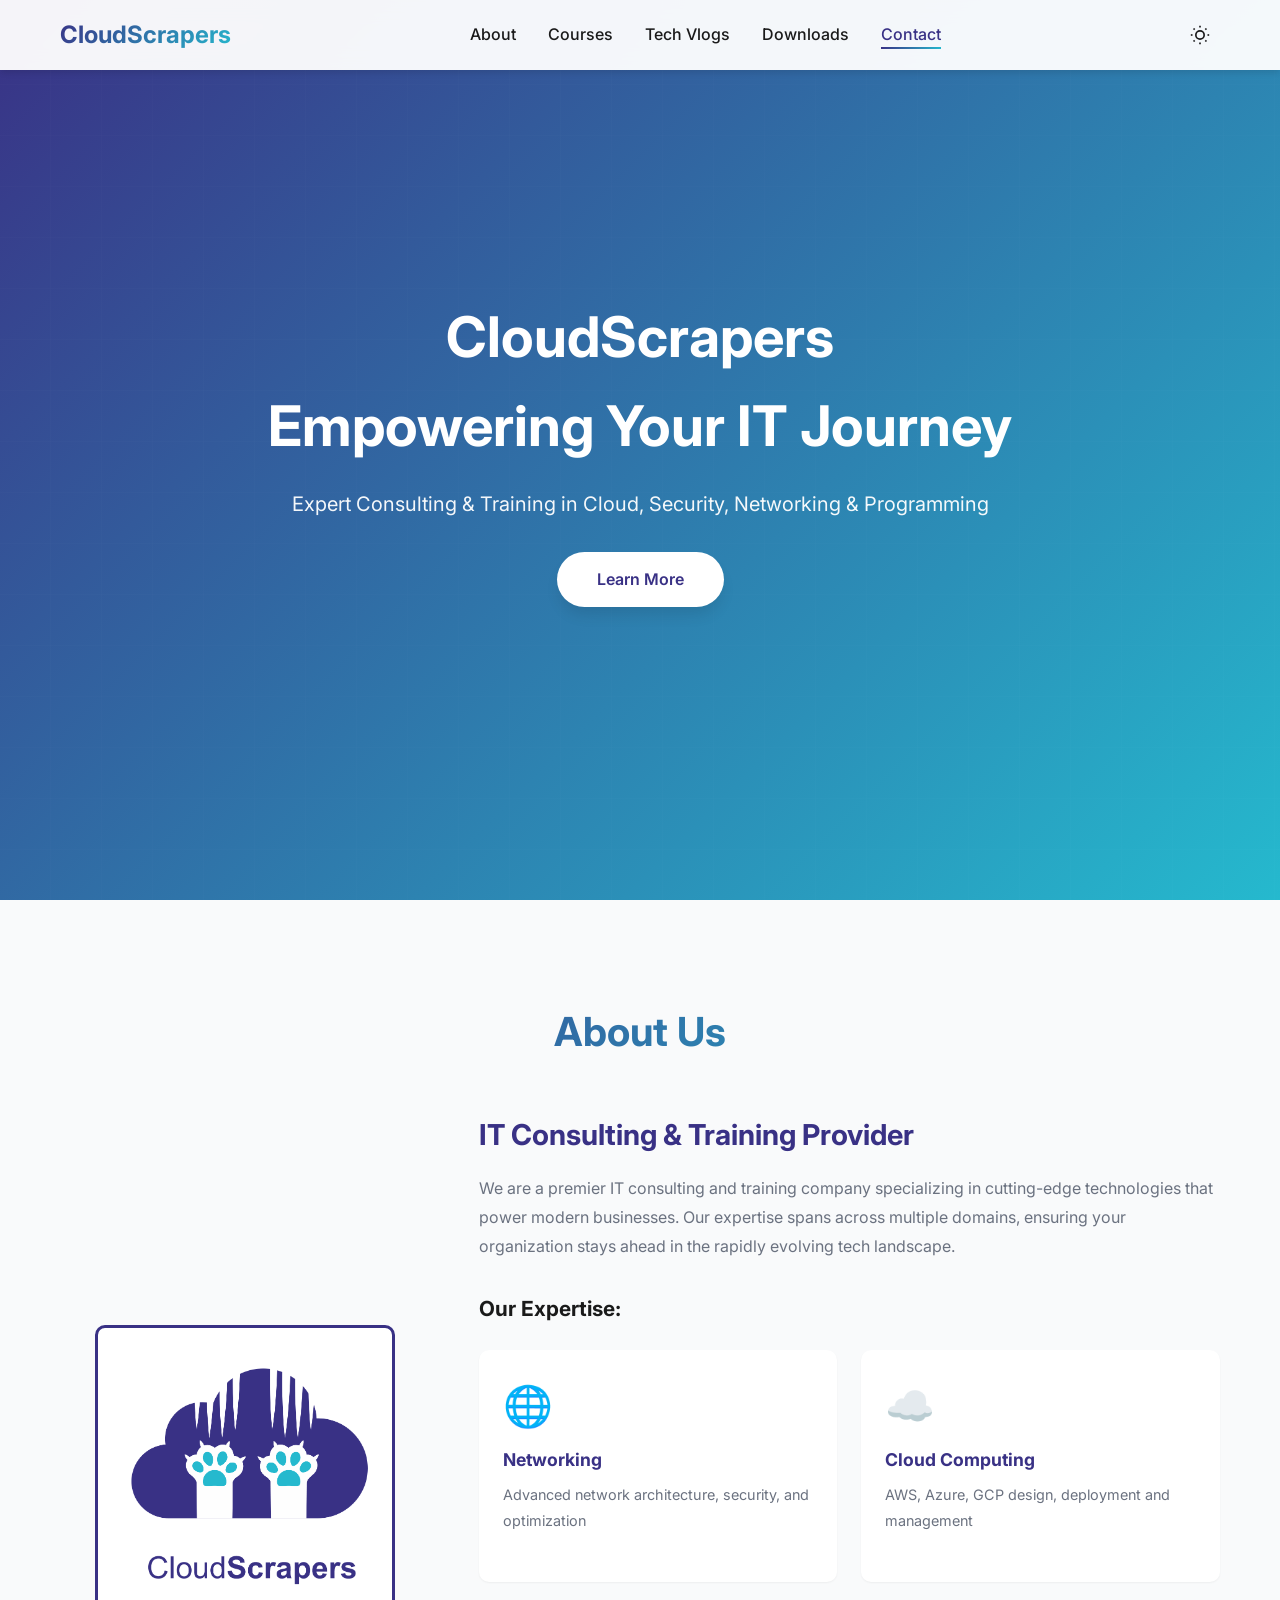
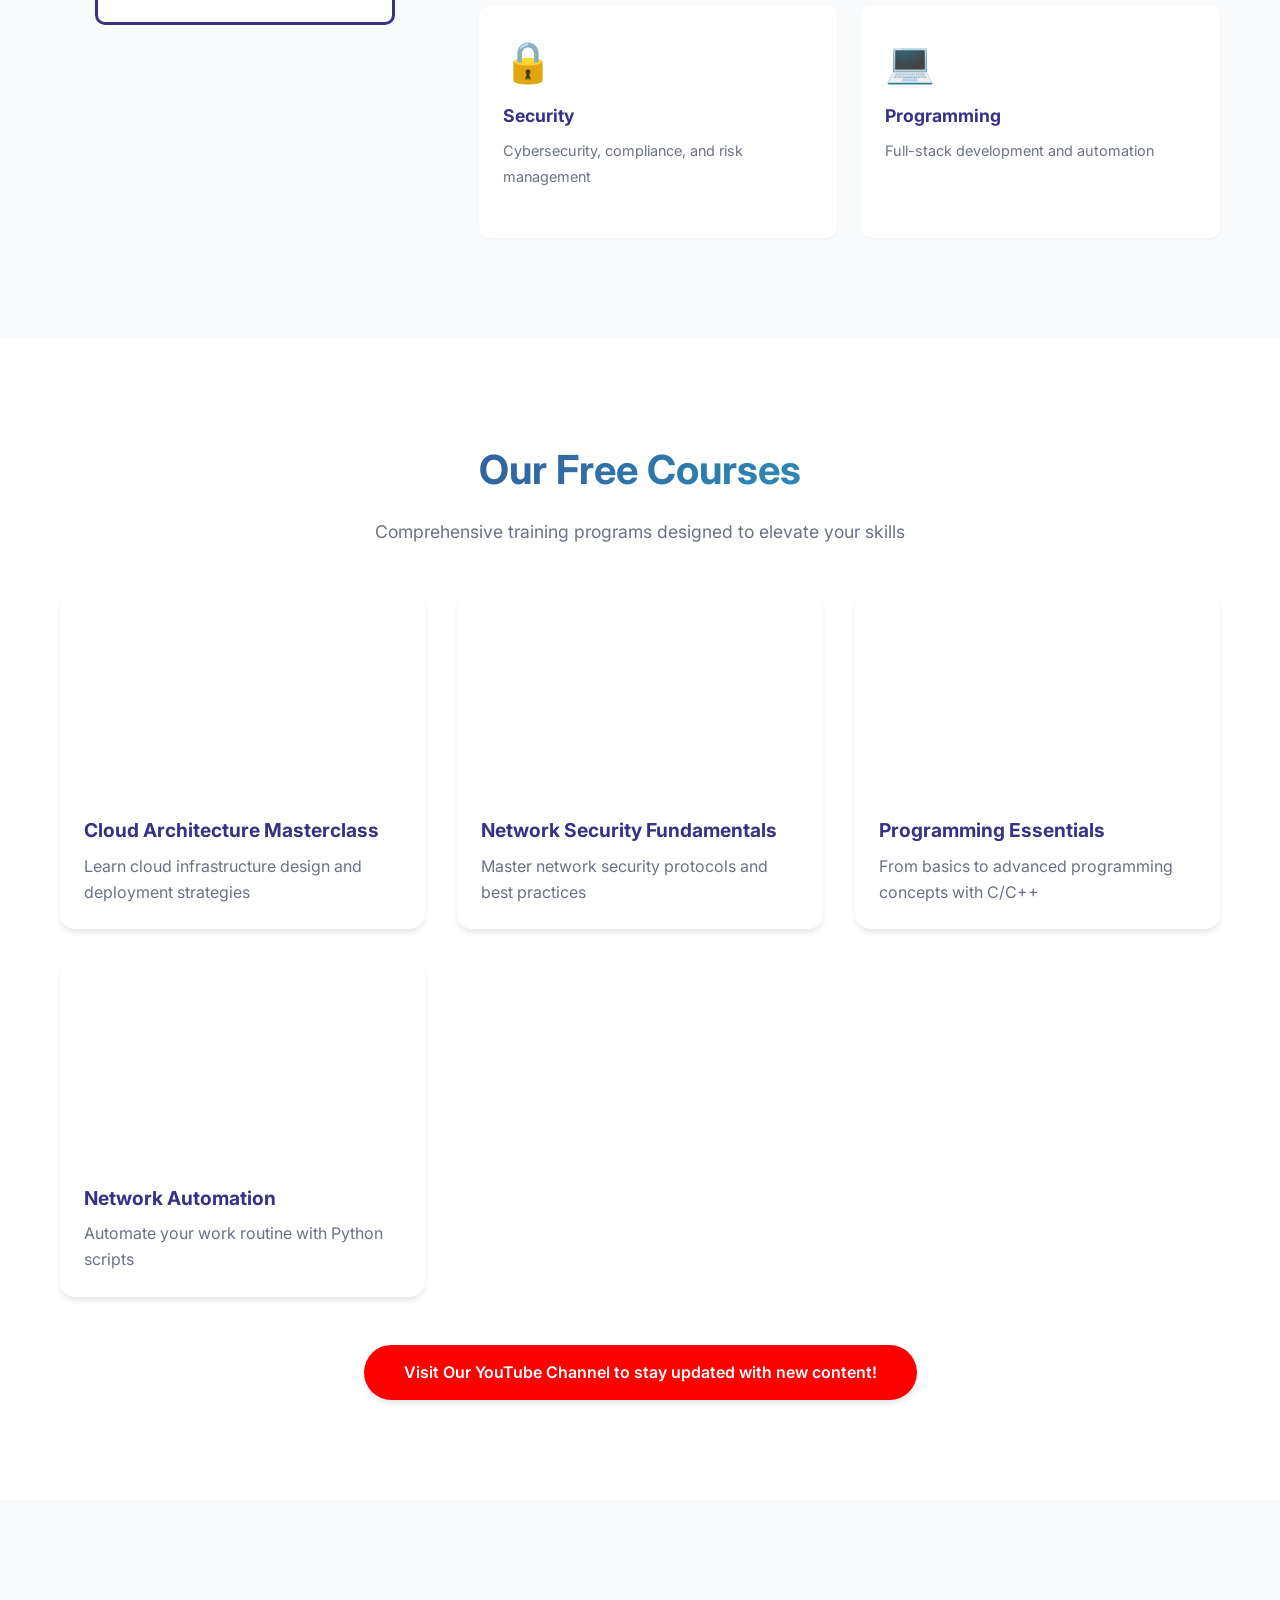
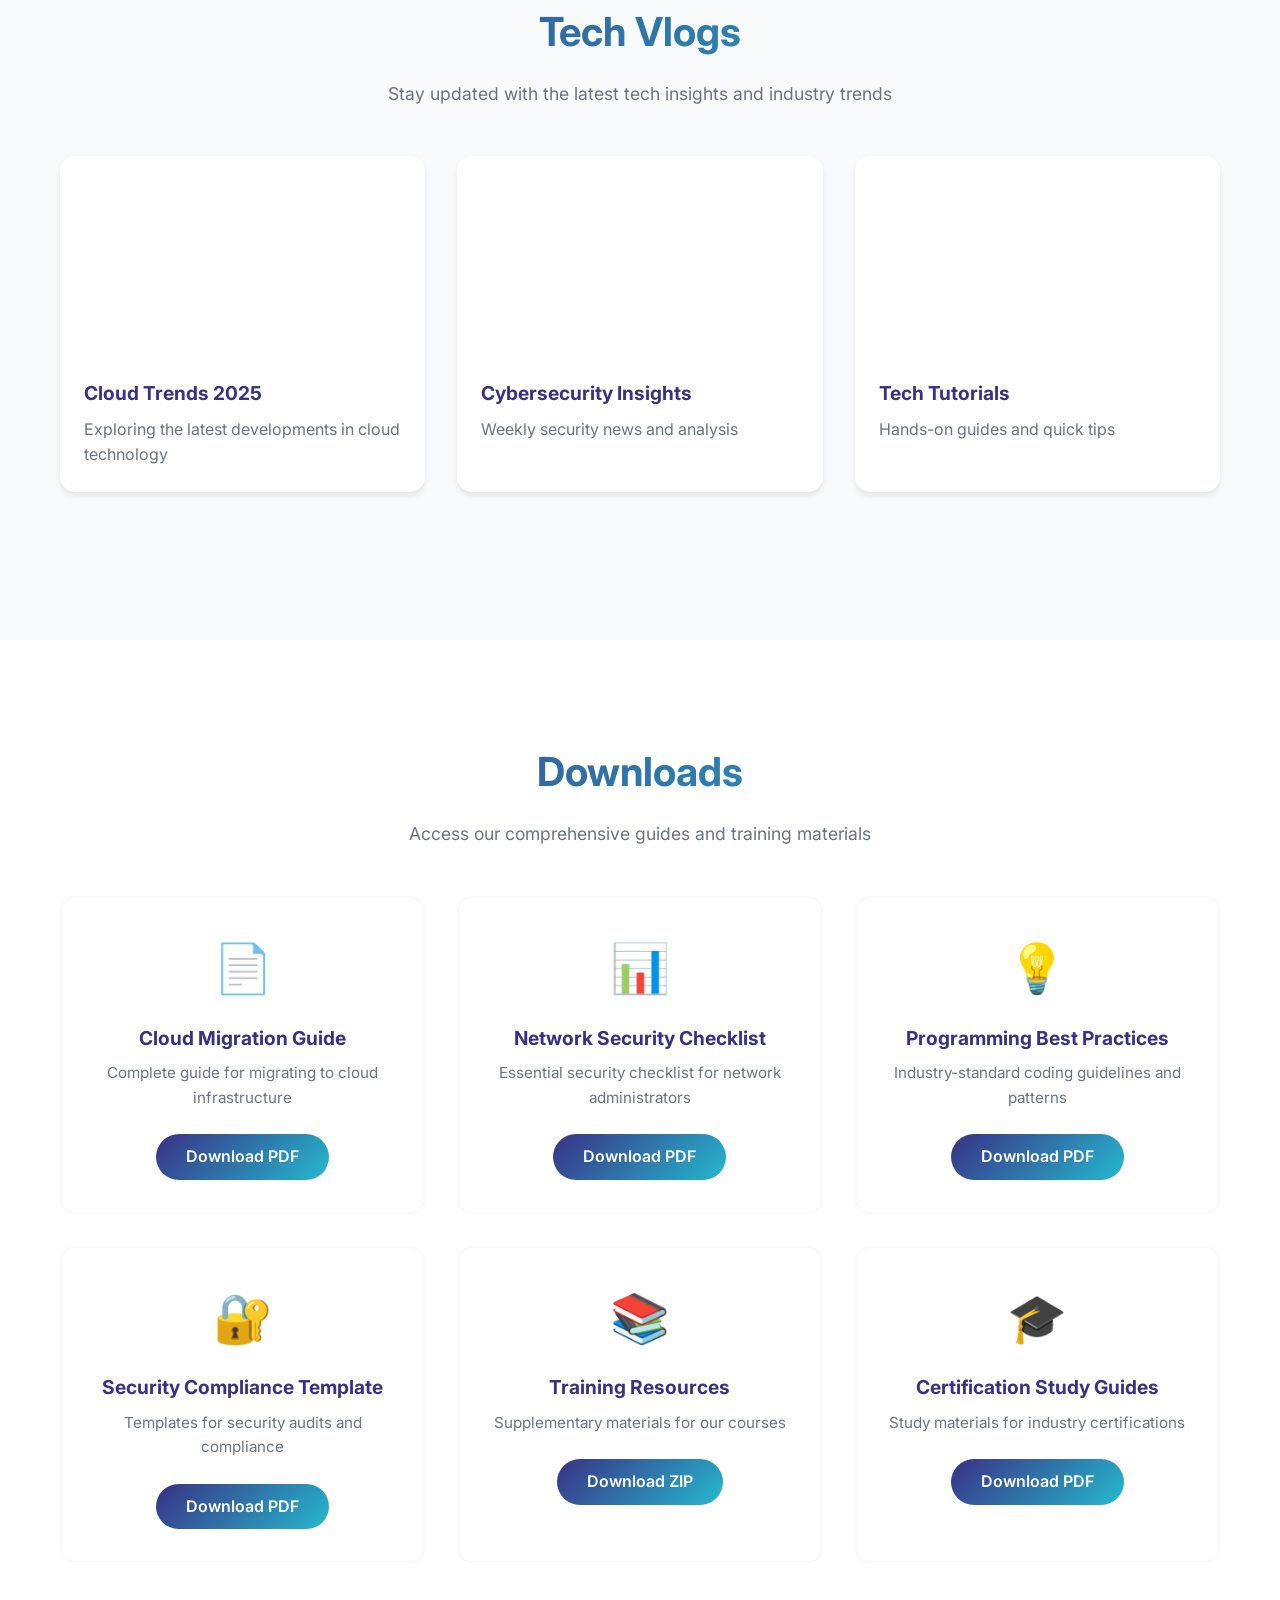
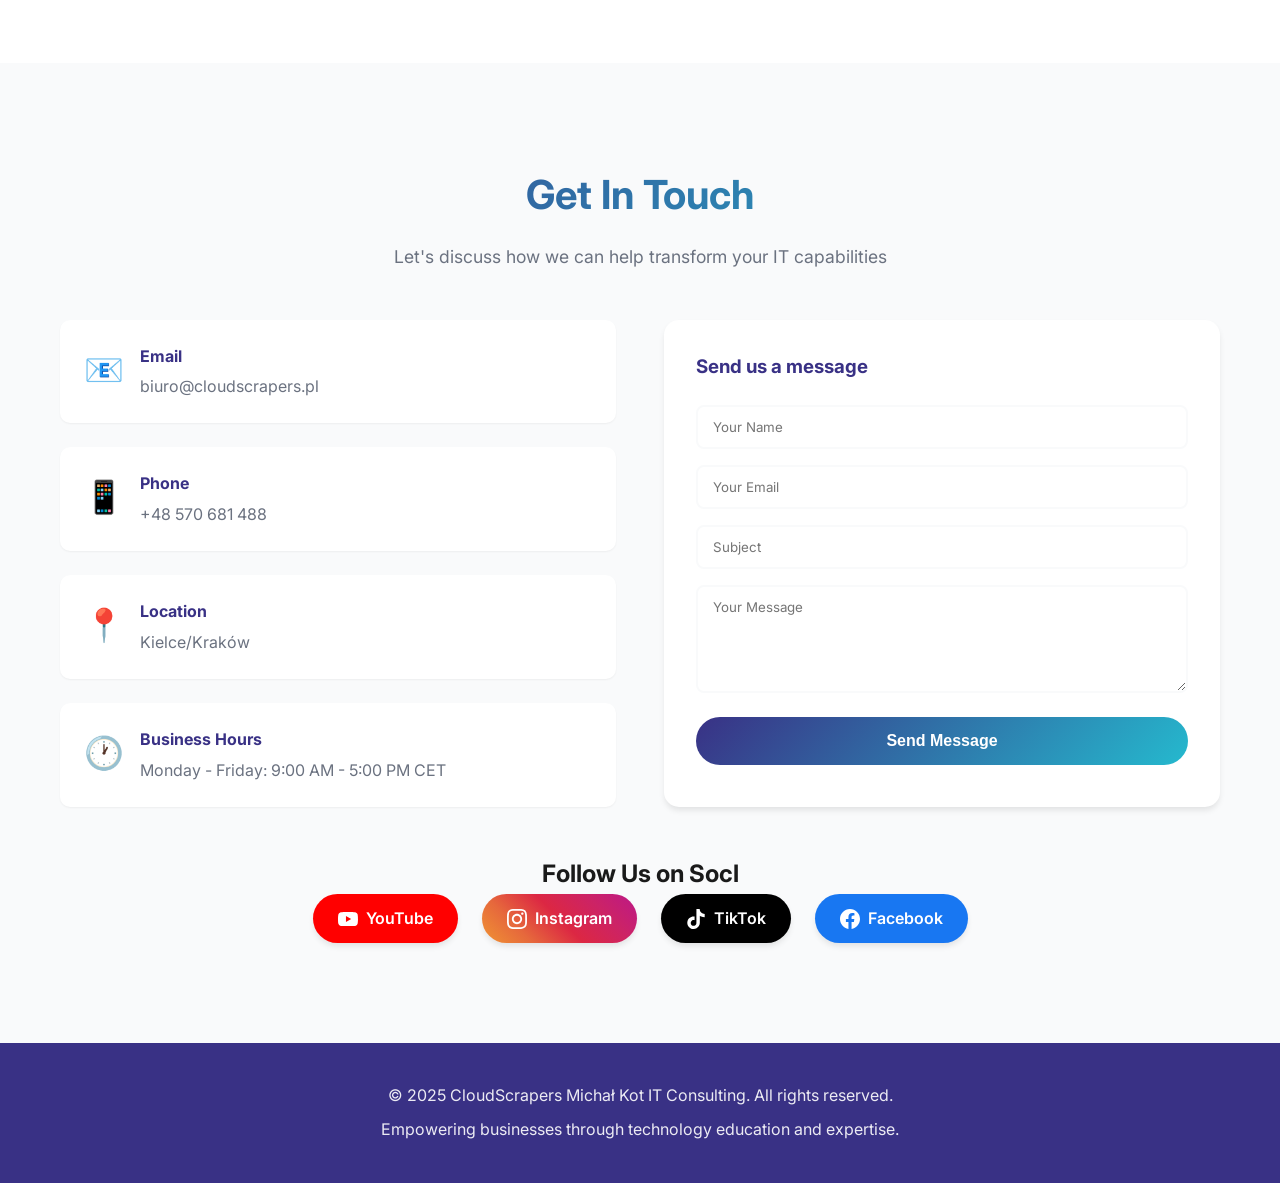
==== index.html @ fc377419 "Added base website design and content" ====
<!DOCTYPE html>
<html lang="en">
<head>
    <meta charset="UTF-8">
    <meta name="viewport" content="width=device-width, initial-scale=1.0">
    <title>CloudScrapers - IT Consulting | Cloud, Security, Networking & Programming</title>
    <link rel="stylesheet" href="styles.css">
    <link rel="preconnect" href="https://fonts.googleapis.com">
    <link rel="preconnect" href="https://fonts.gstatic.com" crossorigin>
    <link href="https://fonts.googleapis.com/css2?family=Inter:wght@300;400;500;600;700&display=swap" rel="stylesheet">
</head>
<body>
    <!-- Navigation Bar -->
    <nav class="navbar" id="navbar">
        <div class="nav-container">
            <div class="logo">
                <span class="logo-text">CloudScrapers</span>
            </div>
            <ul class="nav-menu" id="navMenu">
                <li><a href="#about" class="nav-link active">About</a></li>
                <li><a href="#courses" class="nav-link">Courses</a></li>
                <li><a href="#vlogs" class="nav-link">Tech Vlogs</a></li>
                <li><a href="#downloads" class="nav-link">Downloads</a></li>
                <li><a href="#contact" class="nav-link">Contact</a></li>
            </ul>
            <div class="nav-actions">
                <button class="theme-toggle" id="themeToggle" aria-label="Toggle dark mode">
                    <svg class="sun-icon" viewBox="0 0 24 24" fill="none" stroke="currentColor" stroke-width="2">
                        <circle cx="12" cy="12" r="5"></circle>
                        <line x1="12" y1="1" x2="12" y2="3"></line>
                        <line x1="12" y1="21" x2="12" y2="23"></line>
                        <line x1="4.22" y1="4.22" x2="5.64" y2="5.64"></line>
                        <line x1="18.36" y1="18.36" x2="19.78" y2="19.78"></line>
                        <line x1="1" y1="12" x2="3" y2="12"></line>
                        <line x1="21" y1="12" x2="23" y2="12"></line>
                        <line x1="4.22" y1="19.78" x2="5.64" y2="18.36"></line>
                        <line x1="18.36" y1="5.64" x2="19.78" y2="4.22"></line>
                    </svg>
                    <svg class="moon-icon" viewBox="0 0 24 24" fill="currentColor">
                        <path d="M21 12.79A9 9 0 1 1 11.21 3 7 7 0 0 0 21 12.79z"></path>
                    </svg>
                </button>
            </div>
            <div class="hamburger" id="hamburger">
                <span></span>
                <span></span>
                <span></span>
            </div>
        </div>
    </nav>

    <!-- Hero Section -->
    <section class="hero">
        <div class="hero-content">
            <h1 class="hero-title">CloudScrapers</br>Empowering Your IT Journey</h1>
            <p class="hero-subtitle">Expert Consulting & Training in Cloud, Security, Networking & Programming</p>
            <a href="#about" class="cta-button">Learn More</a>
        </div>
        <div class="hero-background"></div>
    </section>

    <!-- About Section -->
    <section id="about" class="section about-section">
        <div class="container">
            <h2 class="section-title">About Us</h2>
            <div class="about-content">
                <div class="logo-placeholder">
                    <div class="logo-box">
                        <img src="img/logo_sub.png" alt="CloudScrapers Company Logo" style="max-width: 100%; max-height: 100%;">
                    </div>
                </div>
                <div class="about-text">
                    <h3>IT Consulting & Training Provider</h3>
                    <p>
                        We are a premier IT consulting and training company specializing in cutting-edge technologies
                        that power modern businesses. Our expertise spans across multiple domains, ensuring your
                        organization stays ahead in the rapidly evolving tech landscape.
                    </p>
                    <div class="tech-stack">
                        <h4>Our Expertise:</h4>
                        <div class="tech-grid">
                            <div class="tech-item">
                                <div class="tech-icon">🌐</div>
                                <h5>Networking</h5>
                                <p>Advanced network architecture, security, and optimization</p>
                            </div>
                            <div class="tech-item">
                                <div class="tech-icon">☁️</div>
                                <h5>Cloud Computing</h5>
                                <p>AWS, Azure, GCP design, deployment and management</p>
                            </div>
                            <div class="tech-item">
                                <div class="tech-icon">🔒</div>
                                <h5>Security</h5>
                                <p>Cybersecurity, compliance, and risk management</p>
                            </div>
                            <div class="tech-item">
                                <div class="tech-icon">💻</div>
                                <h5>Programming</h5>
                                <p>Full-stack development and automation</p>
                            </div>
                        </div>
                    </div>
                </div>
            </div>
        </div>
    </section>

    <!-- Courses Section -->
    <section id="courses" class="section courses-section">
        <div class="container">
            <h2 class="section-title">Our Free Courses</h2>
            <p class="section-subtitle">Comprehensive training programs designed to elevate your skills</p>
            <div class="video-grid">
                <div class="video-card">
                    <div class="video-wrapper">
                        <!-- Replace CHANNEL_ID with your YouTube channel/playlist ID -->
                        <iframe
                            src="https://www.youtube.com/playlist?list=PLBcO__cmGw5aUCZYOcbI1wkMURl9Gb_nK"
                            frameborder="0"
                            allow="accelerometer; autoplay; clipboard-write; encrypted-media; gyroscope; picture-in-picture"
                            allowfullscreen>
                        </iframe>
                    </div>
                    <h3>Cloud Architecture Masterclass</h3>
                    <p>Learn cloud infrastructure design and deployment strategies</p>
                </div>
                <div class="video-card">
                    <div class="video-wrapper">
                        <iframe
                            src="https://www.youtube.com/playlist?list=PLBcO__cmGw5bId6tysCmYZDqYDWg52HEl"
                            frameborder="0"
                            allow="accelerometer; autoplay; clipboard-write; encrypted-media; gyroscope; picture-in-picture"
                            allowfullscreen>
                        </iframe>
                    </div>
                    <h3>Network Security Fundamentals</h3>
                    <p>Master network security protocols and best practices</p>
                </div>
                <div class="video-card">
                    <div class="video-wrapper">
                        <iframe
                            src="https://www.youtube.com/playlist?list=PLBcO__cmGw5aRqegAevEnIT3I7g-_E0p1"
                            frameborder="0"
                            allow="accelerometer; autoplay; clipboard-write; encrypted-media; gyroscope; picture-in-picture"
                            allowfullscreen>
                        </iframe>
                    </div>
                    <h3>Programming Essentials</h3>
                    <p>From basics to advanced programming concepts with C/C++</p>
                </div>
                <div class="video-card">
                    <div class="video-wrapper">
                        <iframe
                            src="https://www.youtube.com/playlist?list=PLBcO__cmGw5auu4XI4rYrrSVapXq81CGA"
                            frameborder="0"
                            allow="accelerometer; autoplay; clipboard-write; encrypted-media; gyroscope; picture-in-picture"
                            allowfullscreen>
                        </iframe>
                    </div>
                    <h3>Network Automation</h3>
                    <p>Automate your work routine with Python scripts</p>
                </div>
            </div>
            <div class="channel-link">
                <a href="https://www.youtube.com/@CloudScrapers" target="_blank" class="youtube-button">
                    Visit Our YouTube Channel to stay updated with new content!
                </a>
            </div>
        </div>
    </section>

    <!-- Tech Vlogs Section -->
    <section id="vlogs" class="section vlogs-section">
        <div class="container">
            <h2 class="section-title">Tech Vlogs</h2>
            <p class="section-subtitle">Stay updated with the latest tech insights and industry trends</p>
            <div class="video-grid">
                <div class="video-card">
                    <div class="video-wrapper">
                        <iframe
                            src="https://www.youtube.com/embed/videoseries?list=YOUR_VLOG_PLAYLIST_ID_1"
                            frameborder="0"
                            allow="accelerometer; autoplay; clipboard-write; encrypted-media; gyroscope; picture-in-picture"
                            allowfullscreen>
                        </iframe>
                    </div>
                    <h3>Cloud Trends 2025</h3>
                    <p>Exploring the latest developments in cloud technology</p>
                </div>
                <div class="video-card">
                    <div class="video-wrapper">
                        <iframe
                            src="https://www.youtube.com/embed/videoseries?list=YOUR_VLOG_PLAYLIST_ID_2"
                            frameborder="0"
                            allow="accelerometer; autoplay; clipboard-write; encrypted-media; gyroscope; picture-in-picture"
                            allowfullscreen>
                        </iframe>
                    </div>
                    <h3>Cybersecurity Insights</h3>
                    <p>Weekly security news and analysis</p>
                </div>
                <div class="video-card">
                    <div class="video-wrapper">
                        <iframe
                            src="https://www.youtube.com/embed/videoseries?list=YOUR_VLOG_PLAYLIST_ID_3"
                            frameborder="0"
                            allow="accelerometer; autoplay; clipboard-write; encrypted-media; gyroscope; picture-in-picture"
                            allowfullscreen>
                        </iframe>
                    </div>
                    <h3>Tech Tutorials</h3>
                    <p>Hands-on guides and quick tips</p>
                </div>
            </div>
        </div>
    </section>

    <!-- Downloads Section -->
    <section id="downloads" class="section downloads-section">
        <div class="container">
            <h2 class="section-title">Downloads</h2>
            <p class="section-subtitle">Access our comprehensive guides and training materials</p>
            <div class="downloads-grid">
                <div class="download-card">
                    <div class="download-icon">📄</div>
                    <h3>Cloud Migration Guide</h3>
                    <p>Complete guide for migrating to cloud infrastructure</p>
                    <a href="#" class="download-button">Download PDF</a>
                </div>
                <div class="download-card">
                    <div class="download-icon">📊</div>
                    <h3>Network Security Checklist</h3>
                    <p>Essential security checklist for network administrators</p>
                    <a href="#" class="download-button">Download PDF</a>
                </div>
                <div class="download-card">
                    <div class="download-icon">💡</div>
                    <h3>Programming Best Practices</h3>
                    <p>Industry-standard coding guidelines and patterns</p>
                    <a href="#" class="download-button">Download PDF</a>
                </div>
                <div class="download-card">
                    <div class="download-icon">🔐</div>
                    <h3>Security Compliance Template</h3>
                    <p>Templates for security audits and compliance</p>
                    <a href="#" class="download-button">Download PDF</a>
                </div>
                <div class="download-card">
                    <div class="download-icon">📚</div>
                    <h3>Training Resources</h3>
                    <p>Supplementary materials for our courses</p>
                    <a href="#" class="download-button">Download ZIP</a>
                </div>
                <div class="download-card">
                    <div class="download-icon">🎓</div>
                    <h3>Certification Study Guides</h3>
                    <p>Study materials for industry certifications</p>
                    <a href="#" class="download-button">Download PDF</a>
                </div>
            </div>
        </div>
    </section>

    <!-- Contact Section -->
    <section id="contact" class="section contact-section">
        <div class="container">
            <h2 class="section-title">Get In Touch</h2>
            <p class="section-subtitle">Let's discuss how we can help transform your IT capabilities</p>
            <div class="contact-content">
                <div class="contact-info">
                    <div class="info-item">
                        <div class="info-icon">📧</div>
                        <div class="info-text">
                            <h4>Email</h4>
                            <p>biuro@cloudscrapers.pl</p>
                        </div>
                    </div>
                    <div class="info-item">
                        <div class="info-icon">📱</div>
                        <div class="info-text">
                            <h4>Phone</h4>
                            <p>+48 570 681 488</p>
                        </div>
                    </div>
                    <div class="info-item">
                        <div class="info-icon">📍</div>
                        <div class="info-text">
                            <h4>Location</h4>
                            <p>Kielce/Kraków</p>
                        </div>
                    </div>
                    <div class="info-item">
                        <div class="info-icon">🕐</div>
                        <div class="info-text">
                            <h4>Business Hours</h4>
                            <p>Monday - Friday: 9:00 AM - 5:00 PM CET</p>
                        </div>
                    </div>
                </div>
                <div class="contact-form">
                    <h3>Send us a message</h3>
                    <form id="contactForm">
                        <input type="text" placeholder="Your Name" required>
                        <input type="email" placeholder="Your Email" required>
                        <input type="text" placeholder="Subject" required>
                        <textarea placeholder="Your Message" rows="5" required></textarea>
                        <button type="submit" class="submit-button">Send Message</button>
                    </form>
                </div>
            </div>
            <div class="social-media">
                <h2>Follow Us on Socl</h2>
                <div class="social-links">
                    <a href="https://www.youtube.com/@CloudScrapers" target="_blank" class="social-link youtube">
                        <svg viewBox="0 0 24 24" fill="currentColor">
                            <path d="M23.498 6.186a3.016 3.016 0 0 0-2.122-2.136C19.505 3.545 12 3.545 12 3.545s-7.505 0-9.377.505A3.017 3.017 0 0 0 .502 6.186C0 8.07 0 12 0 12s0 3.93.502 5.814a3.016 3.016 0 0 0 2.122 2.136c1.871.505 9.376.505 9.376.505s7.505 0 9.377-.505a3.015 3.015 0 0 0 2.122-2.136C24 15.93 24 12 24 12s0-3.93-.502-5.814zM9.545 15.568V8.432L15.818 12l-6.273 3.568z"/>
                        </svg>
                        YouTube
                    </a>
                    <a href="https://www.instagram.com/cloudscrapers/" target="_blank" class="social-link instagram">
                        <svg viewBox="0 0 24 24" fill="currentColor">
                            <path d="M12 2.163c3.204 0 3.584.012 4.85.07 3.252.148 4.771 1.691 4.919 4.919.058 1.265.069 1.645.069 4.849 0 3.205-.012 3.584-.069 4.849-.149 3.225-1.664 4.771-4.919 4.919-1.266.058-1.644.07-4.85.07-3.204 0-3.584-.012-4.849-.07-3.26-.149-4.771-1.699-4.919-4.92-.058-1.265-.07-1.644-.07-4.849 0-3.204.013-3.583.07-4.849.149-3.227 1.664-4.771 4.919-4.919 1.266-.057 1.645-.069 4.849-.069zm0-2.163c-3.259 0-3.667.014-4.947.072-4.358.2-6.78 2.618-6.98 6.98-.059 1.281-.073 1.689-.073 4.948 0 3.259.014 3.668.072 4.948.2 4.358 2.618 6.78 6.98 6.98 1.281.058 1.689.072 4.948.072 3.259 0 3.668-.014 4.948-.072 4.354-.2 6.782-2.618 6.979-6.98.059-1.28.073-1.689.073-4.948 0-3.259-.014-3.667-.072-4.947-.196-4.354-2.617-6.78-6.979-6.98-1.281-.059-1.69-.073-4.949-.073zm0 5.838c-3.403 0-6.162 2.759-6.162 6.162s2.759 6.163 6.162 6.163 6.162-2.759 6.162-6.163c0-3.403-2.759-6.162-6.162-6.162zm0 10.162c-2.209 0-4-1.79-4-4 0-2.209 1.791-4 4-4s4 1.791 4 4c0 2.21-1.791 4-4 4zm6.406-11.845c-.796 0-1.441.645-1.441 1.44s.645 1.44 1.441 1.44c.795 0 1.439-.645 1.439-1.44s-.644-1.44-1.439-1.44z"/>
                        </svg>
                        Instagram
                    </a>
                    <a href="https://www.tiktok.com/@yourcompany" target="_blank" class="social-link tiktok">
                        <svg viewBox="0 0 24 24" fill="currentColor">
                            <path d="M12.525.02c1.31-.02 2.61-.01 3.91-.02.08 1.53.63 3.09 1.75 4.17 1.12 1.11 2.7 1.62 4.24 1.79v4.03c-1.44-.05-2.89-.35-4.2-.97-.57-.26-1.1-.59-1.62-.93-.01 2.92.01 5.84-.02 8.75-.08 1.4-.54 2.79-1.35 3.94-1.31 1.92-3.58 3.17-5.91 3.21-1.43.08-2.86-.31-4.08-1.03-2.02-1.19-3.44-3.37-3.65-5.71-.02-.5-.03-1-.01-1.49.18-1.9 1.12-3.72 2.58-4.96 1.66-1.44 3.98-2.13 6.15-1.72.02 1.48-.04 2.96-.04 4.44-.99-.32-2.15-.23-3.02.37-.63.41-1.11 1.04-1.36 1.75-.21.51-.15 1.07-.14 1.61.24 1.64 1.82 3.02 3.5 2.87 1.12-.01 2.19-.66 2.77-1.61.19-.33.4-.67.41-1.06.1-1.79.06-3.57.07-5.36.01-4.03-.01-8.05.02-12.07z"/>
                        </svg>
                        TikTok
                    </a>
                    <a href="https://www.facebook.com/yourcompany" target="_blank" class="social-link facebook">
                        <svg viewBox="0 0 24 24" fill="currentColor">
                            <path d="M24 12.073c0-6.627-5.373-12-12-12s-12 5.373-12 12c0 5.99 4.388 10.954 10.125 11.854v-8.385H7.078v-3.47h3.047V9.43c0-3.007 1.792-4.669 4.533-4.669 1.312 0 2.686.235 2.686.235v2.953H15.83c-1.491 0-1.956.925-1.956 1.874v2.25h3.328l-.532 3.47h-2.796v8.385C19.612 23.027 24 18.062 24 12.073z"/>
                        </svg>
                        Facebook
                    </a>
                </div>
            </div>
        </div>
    </section>

    <!-- Footer -->
    <footer class="footer">
        <div class="container">
            <p>&copy; 2025 CloudScrapers Michał Kot IT Consulting. All rights reserved.</p>
            <p>Empowering businesses through technology education and expertise.</p>
        </div>
    </footer>

    <script src="script.js"></script>
</body>
</html>
---- styles.css ----
/* ========================================
   Global Styles & Reset
   ======================================== */

* {
    margin: 0;
    padding: 0;
    box-sizing: border-box;
}

:root {
    --primary-color: #393185;
    --secondary-color: #25b9ce;
    --gradient-primary: linear-gradient(135deg, #393185 0%, #25b9ce 100%);
    --gradient-secondary: linear-gradient(135deg, #25b9ce 0%, #393185 100%);
    --text-dark: #1a1a1a;
    --text-light: #ffffff;
    --text-gray: #6b7280;
    --bg-light: #f9fafb;
    --bg-white: #ffffff;
    --shadow-sm: 0 1px 2px 0 rgba(0, 0, 0, 0.05);
    --shadow-md: 0 4px 6px -1px rgba(0, 0, 0, 0.1);
    --shadow-lg: 0 10px 15px -3px rgba(0, 0, 0, 0.1);
    --shadow-xl: 0 20px 25px -5px rgba(0, 0, 0, 0.1);
    --transition: all 0.3s ease;
}

/* Dark Mode Variables */
body.dark-mode {
    --text-dark: #e5e7eb;
    --text-light: #ffffff;
    --text-gray: #9ca3af;
    --bg-light: #1f2937;
    --bg-white: #111827;
    --shadow-sm: 0 1px 2px 0 rgba(0, 0, 0, 0.3);
    --shadow-md: 0 4px 6px -1px rgba(0, 0, 0, 0.4);
    --shadow-lg: 0 10px 15px -3px rgba(0, 0, 0, 0.5);
    --shadow-xl: 0 20px 25px -5px rgba(0, 0, 0, 0.6);
}

html {
    scroll-behavior: smooth;
}

body {
    font-family: 'Inter', -apple-system, BlinkMacSystemFont, 'Segoe UI', Roboto, Oxygen, Ubuntu, Cantarell, sans-serif;
    line-height: 1.6;
    color: var(--text-dark);
    background-color: var(--bg-white);
}

.container {
    max-width: 1200px;
    margin: 0 auto;
    padding: 0 20px;
}

/* ========================================
   Navigation Bar
   ======================================== */

.navbar {
    position: fixed;
    top: 0;
    left: 0;
    width: 100%;
    background: rgba(255, 255, 255, 0.95);
    backdrop-filter: blur(10px);
    box-shadow: var(--shadow-md);
    z-index: 1000;
    transition: var(--transition);
}

body.dark-mode .navbar {
    background: rgba(17, 24, 39, 0.95);
}

.nav-container {
    max-width: 1200px;
    margin: 0 auto;
    padding: 0 20px;
    display: flex;
    justify-content: space-between;
    align-items: center;
    height: 70px;
}

.logo {
    font-size: 1.5rem;
    font-weight: 700;
    background: var(--gradient-primary);
    -webkit-background-clip: text;
    -webkit-text-fill-color: transparent;
    background-clip: text;
}

.nav-menu {
    display: flex;
    list-style: none;
    gap: 2rem;
}

.nav-link {
    text-decoration: none;
    color: var(--text-dark);
    font-weight: 500;
    transition: var(--transition);
    position: relative;
}

.nav-link::after {
    content: '';
    position: absolute;
    bottom: -5px;
    left: 0;
    width: 0;
    height: 2px;
    background: var(--gradient-primary);
    transition: var(--transition);
}

.nav-link:hover::after,
.nav-link.active::after {
    width: 100%;
}

.nav-link:hover,
.nav-link.active {
    color: var(--primary-color);
}

.nav-actions {
    display: flex;
    align-items: center;
    gap: 1rem;
}

.theme-toggle {
    background: none;
    border: none;
    cursor: pointer;
    width: 40px;
    height: 40px;
    border-radius: 50%;
    display: flex;
    align-items: center;
    justify-content: center;
    transition: var(--transition);
    color: var(--text-dark);
    position: relative;
}

.theme-toggle:hover {
    background: var(--bg-light);
}

.theme-toggle svg {
    width: 20px;
    height: 20px;
    transition: var(--transition);
}

.theme-toggle .sun-icon {
    position: absolute;
    opacity: 1;
    transform: rotate(0deg);
}

.theme-toggle .moon-icon {
    position: absolute;
    opacity: 0;
    transform: rotate(180deg);
}

body.dark-mode .theme-toggle .sun-icon {
    opacity: 0;
    transform: rotate(180deg);
}

body.dark-mode .theme-toggle .moon-icon {
    opacity: 1;
    transform: rotate(0deg);
}

.hamburger {
    display: none;
    flex-direction: column;
    cursor: pointer;
    gap: 4px;
}

.hamburger span {
    width: 25px;
    height: 3px;
    background: var(--primary-color);
    transition: var(--transition);
}

/* ========================================
   Hero Section
   ======================================== */

.hero {
    position: relative;
    min-height: 100vh;
    display: flex;
    align-items: center;
    justify-content: center;
    overflow: hidden;
    background: var(--gradient-primary);
}

.hero-background {
    position: absolute;
    top: 0;
    left: 0;
    width: 100%;
    height: 100%;
    opacity: 0.1;
    background-image:
        repeating-linear-gradient(0deg, transparent, transparent 50px, rgba(255, 255, 255, 0.1) 50px, rgba(255, 255, 255, 0.1) 51px),
        repeating-linear-gradient(90deg, transparent, transparent 50px, rgba(255, 255, 255, 0.1) 50px, rgba(255, 255, 255, 0.1) 51px);
}

.hero-content {
    position: relative;
    z-index: 2;
    text-align: center;
    color: var(--text-light);
    padding: 0 20px;
    max-width: 800px;
}

.hero-title {
    font-size: 3.5rem;
    font-weight: 700;
    margin-bottom: 1rem;
    animation: fadeInUp 0.8s ease;
}

.hero-subtitle {
    font-size: 1.25rem;
    margin-bottom: 2rem;
    opacity: 0.95;
    animation: fadeInUp 1s ease;
}

.cta-button {
    display: inline-block;
    padding: 15px 40px;
    background: var(--text-light);
    color: var(--primary-color);
    text-decoration: none;
    font-weight: 600;
    border-radius: 50px;
    transition: var(--transition);
    box-shadow: var(--shadow-lg);
    animation: fadeInUp 1.2s ease;
}

.cta-button:hover {
    transform: translateY(-3px);
    box-shadow: var(--shadow-xl);
}

@keyframes fadeInUp {
    from {
        opacity: 0;
        transform: translateY(30px);
    }
    to {
        opacity: 1;
        transform: translateY(0);
    }
}

/* ========================================
   Section Styles
   ======================================== */

.section {
    padding: 100px 0;
}

.section-title {
    font-size: 2.5rem;
    font-weight: 700;
    text-align: center;
    margin-bottom: 1rem;
    background: var(--gradient-primary);
    -webkit-background-clip: text;
    -webkit-text-fill-color: transparent;
    background-clip: text;
}

.section-subtitle {
    text-align: center;
    color: var(--text-gray);
    font-size: 1.1rem;
    margin-bottom: 3rem;
}

/* ========================================
   About Section
   ======================================== */

.about-section {
    background: var(--bg-light);
}

.about-content {
    display: grid;
    grid-template-columns: 1fr 2fr;
    gap: 3rem;
    margin-top: 3rem;
}

.logo-placeholder {
    display: flex;
    align-items: center;
    justify-content: center;
}

.logo-box {
    width: 300px;
    height: 300px;
    border: 3px solid var(--primary-color);
    border-radius: 10px;
    display: flex;
    flex-direction: column;
    align-items: center;
    justify-content: center;
    background: var(--bg-white);
    transition: var(--transition);
}

.logo-box:hover {
    border-color: var(--secondary-color);
    box-shadow: var(--shadow-lg);
}

.logo-text-placeholder {
    font-size: 1.2rem;
    font-weight: 600;
    color: var(--primary-color);
    margin-bottom: 0.5rem;
}

.logo-dimensions {
    font-size: 0.9rem;
    color: var(--text-gray);
}

.about-text h3 {
    font-size: 1.8rem;
    margin-bottom: 1rem;
    color: var(--primary-color);
}

.about-text p {
    color: var(--text-gray);
    margin-bottom: 1.5rem;
    line-height: 1.8;
}

.tech-stack {
    margin-top: 2rem;
}

.tech-stack h4 {
    font-size: 1.3rem;
    margin-bottom: 1.5rem;
    color: var(--text-dark);
}

.tech-grid {
    display: grid;
    grid-template-columns: repeat(2, 1fr);
    gap: 1.5rem;
}

.tech-item {
    padding: 1.5rem;
    background: var(--bg-white);
    border-radius: 10px;
    box-shadow: var(--shadow-sm);
    transition: var(--transition);
}

.tech-item:hover {
    transform: translateY(-5px);
    box-shadow: var(--shadow-lg);
}

.tech-icon {
    font-size: 2.5rem;
    margin-bottom: 0.5rem;
}

.tech-item h5 {
    font-size: 1.1rem;
    margin-bottom: 0.5rem;
    color: var(--primary-color);
}

.tech-item p {
    font-size: 0.9rem;
    color: var(--text-gray);
}

/* ========================================
   Courses & Vlogs Sections
   ======================================== */

.courses-section {
    background: var(--bg-white);
}

.vlogs-section {
    background: var(--bg-light);
}

.video-grid {
    display: grid;
    grid-template-columns: repeat(auto-fit, minmax(350px, 1fr));
    gap: 2rem;
    margin-bottom: 3rem;
}

.video-card {
    background: var(--bg-white);
    border-radius: 15px;
    overflow: hidden;
    box-shadow: var(--shadow-md);
    transition: var(--transition);
}

.video-card:hover {
    transform: translateY(-10px);
    box-shadow: var(--shadow-xl);
}

.video-wrapper {
    position: relative;
    padding-bottom: 56.25%; /* 16:9 aspect ratio */
    height: 0;
    overflow: hidden;
}

.video-wrapper iframe {
    position: absolute;
    top: 0;
    left: 0;
    width: 100%;
    height: 100%;
}

.video-card h3 {
    padding: 1rem 1.5rem 0.5rem;
    font-size: 1.2rem;
    color: var(--primary-color);
}

.video-card p {
    padding: 0 1.5rem 1.5rem;
    color: var(--text-gray);
}

.channel-link {
    text-align: center;
}

.youtube-button {
    display: inline-block;
    padding: 15px 40px;
    background: #FF0000;
    color: var(--text-light);
    text-decoration: none;
    font-weight: 600;
    border-radius: 50px;
    transition: var(--transition);
    box-shadow: var(--shadow-md);
}

.youtube-button:hover {
    transform: translateY(-3px);
    box-shadow: var(--shadow-xl);
    background: #cc0000;
}

/* ========================================
   Downloads Section
   ======================================== */

.downloads-section {
    background: var(--bg-white);
}

.downloads-grid {
    display: grid;
    grid-template-columns: repeat(auto-fit, minmax(300px, 1fr));
    gap: 2rem;
}

.download-card {
    background: var(--bg-white);
    border: 2px solid var(--bg-light);
    border-radius: 15px;
    padding: 2rem;
    text-align: center;
    transition: var(--transition);
}

.download-card:hover {
    border-color: var(--secondary-color);
    transform: translateY(-5px);
    box-shadow: var(--shadow-lg);
}

.download-icon {
    font-size: 3rem;
    margin-bottom: 1rem;
}

.download-card h3 {
    font-size: 1.2rem;
    margin-bottom: 0.5rem;
    color: var(--primary-color);
}

.download-card p {
    color: var(--text-gray);
    margin-bottom: 1.5rem;
    font-size: 0.95rem;
}

.download-button {
    display: inline-block;
    padding: 10px 30px;
    background: var(--gradient-primary);
    color: var(--text-light);
    text-decoration: none;
    font-weight: 600;
    border-radius: 50px;
    transition: var(--transition);
}

.download-button:hover {
    transform: scale(1.05);
    box-shadow: var(--shadow-md);
}

/* ========================================
   Contact Section
   ======================================== */

.contact-section {
    background: var(--bg-light);
}

.contact-content {
    display: grid;
    grid-template-columns: 1fr 1fr;
    gap: 3rem;
    margin-bottom: 3rem;
}

.contact-info {
    display: flex;
    flex-direction: column;
    gap: 1.5rem;
}

.info-item {
    display: flex;
    align-items: start;
    gap: 1rem;
    padding: 1.5rem;
    background: var(--bg-white);
    border-radius: 10px;
    box-shadow: var(--shadow-sm);
    transition: var(--transition);
}

.info-item:hover {
    box-shadow: var(--shadow-md);
    transform: translateX(5px);
}

.info-icon {
    font-size: 2rem;
    flex-shrink: 0;
}

.info-text h4 {
    color: var(--primary-color);
    margin-bottom: 0.3rem;
}

.info-text p {
    color: var(--text-gray);
}

.contact-form {
    background: var(--bg-white);
    padding: 2rem;
    border-radius: 15px;
    box-shadow: var(--shadow-md);
}

.contact-form h3 {
    color: var(--primary-color);
    margin-bottom: 1.5rem;
}

.contact-form input,
.contact-form textarea {
    width: 100%;
    padding: 12px 15px;
    margin-bottom: 1rem;
    border: 2px solid var(--bg-light);
    border-radius: 8px;
    font-family: inherit;
    transition: var(--transition);
    background: var(--bg-white);
    color: var(--text-dark);
}

.contact-form input:focus,
.contact-form textarea:focus {
    outline: none;
    border-color: var(--secondary-color);
}

.submit-button {
    width: 100%;
    padding: 15px;
    background: var(--gradient-primary);
    color: var(--text-light);
    border: none;
    border-radius: 50px;
    font-weight: 600;
    font-size: 1rem;
    cursor: pointer;
    transition: var(--transition);
}

.submit-button:hover {
    transform: translateY(-2px);
    box-shadow: var(--shadow-lg);
}

.social-media {
    text-align: center;
}

.social-media h3 {
    color: var(--primary-color);
    margin-bottom: 1.5rem;
}

.social-links {
    display: flex;
    justify-content: center;
    gap: 1.5rem;
    flex-wrap: wrap;
}

.social-link {
    display: flex;
    align-items: center;
    gap: 0.5rem;
    padding: 12px 25px;
    border-radius: 50px;
    text-decoration: none;
    color: var(--text-light);
    font-weight: 600;
    transition: var(--transition);
    box-shadow: var(--shadow-md);
}

.social-link svg {
    width: 20px;
    height: 20px;
}

.social-link:hover {
    transform: translateY(-3px);
    box-shadow: var(--shadow-lg);
}

.social-link.youtube {
    background: #FF0000;
}

.social-link.youtube:hover {
    background: #cc0000;
}

.social-link.instagram {
    background: linear-gradient(45deg, #f09433 0%, #e6683c 25%, #dc2743 50%, #cc2366 75%, #bc1888 100%);
}

.social-link.tiktok {
    background: #000000;
}

.social-link.tiktok:hover {
    background: #333333;
}

.social-link.facebook {
    background: #1877F2;
}

.social-link.facebook:hover {
    background: #0d5dbf;
}

/* ========================================
   Footer
   ======================================== */

.footer {
    background: var(--primary-color);
    color: var(--text-light);
    text-align: center;
    padding: 2rem 0;
}

.footer p {
    margin: 0.5rem 0;
    opacity: 0.9;
}

/* ========================================
   Responsive Design
   ======================================== */

@media (max-width: 768px) {
    .hamburger {
        display: flex;
    }

    .nav-menu {
        position: fixed;
        left: -100%;
        top: 70px;
        flex-direction: column;
        background: var(--bg-white);
        width: 100%;
        text-align: center;
        transition: 0.3s;
        box-shadow: var(--shadow-lg);
        padding: 2rem 0;
    }

    .nav-menu.active {
        left: 0;
    }

    .nav-actions {
        margin-right: 1rem;
    }

    .hero-title {
        font-size: 2.5rem;
    }

    .hero-subtitle {
        font-size: 1rem;
    }

    .section {
        padding: 60px 0;
    }

    .section-title {
        font-size: 2rem;
    }

    .about-content {
        grid-template-columns: 1fr;
    }

    .tech-grid {
        grid-template-columns: 1fr;
    }

    .video-grid {
        grid-template-columns: 1fr;
    }

    .contact-content {
        grid-template-columns: 1fr;
    }

    .downloads-grid {
        grid-template-columns: 1fr;
    }
}

@media (max-width: 480px) {
    .hero-title {
        font-size: 2rem;
    }

    .cta-button {
        padding: 12px 30px;
        font-size: 0.9rem;
    }

    .section-title {
        font-size: 1.75rem;
    }

    .logo-box {
        width: 100%;
        height: 250px;
    }
}
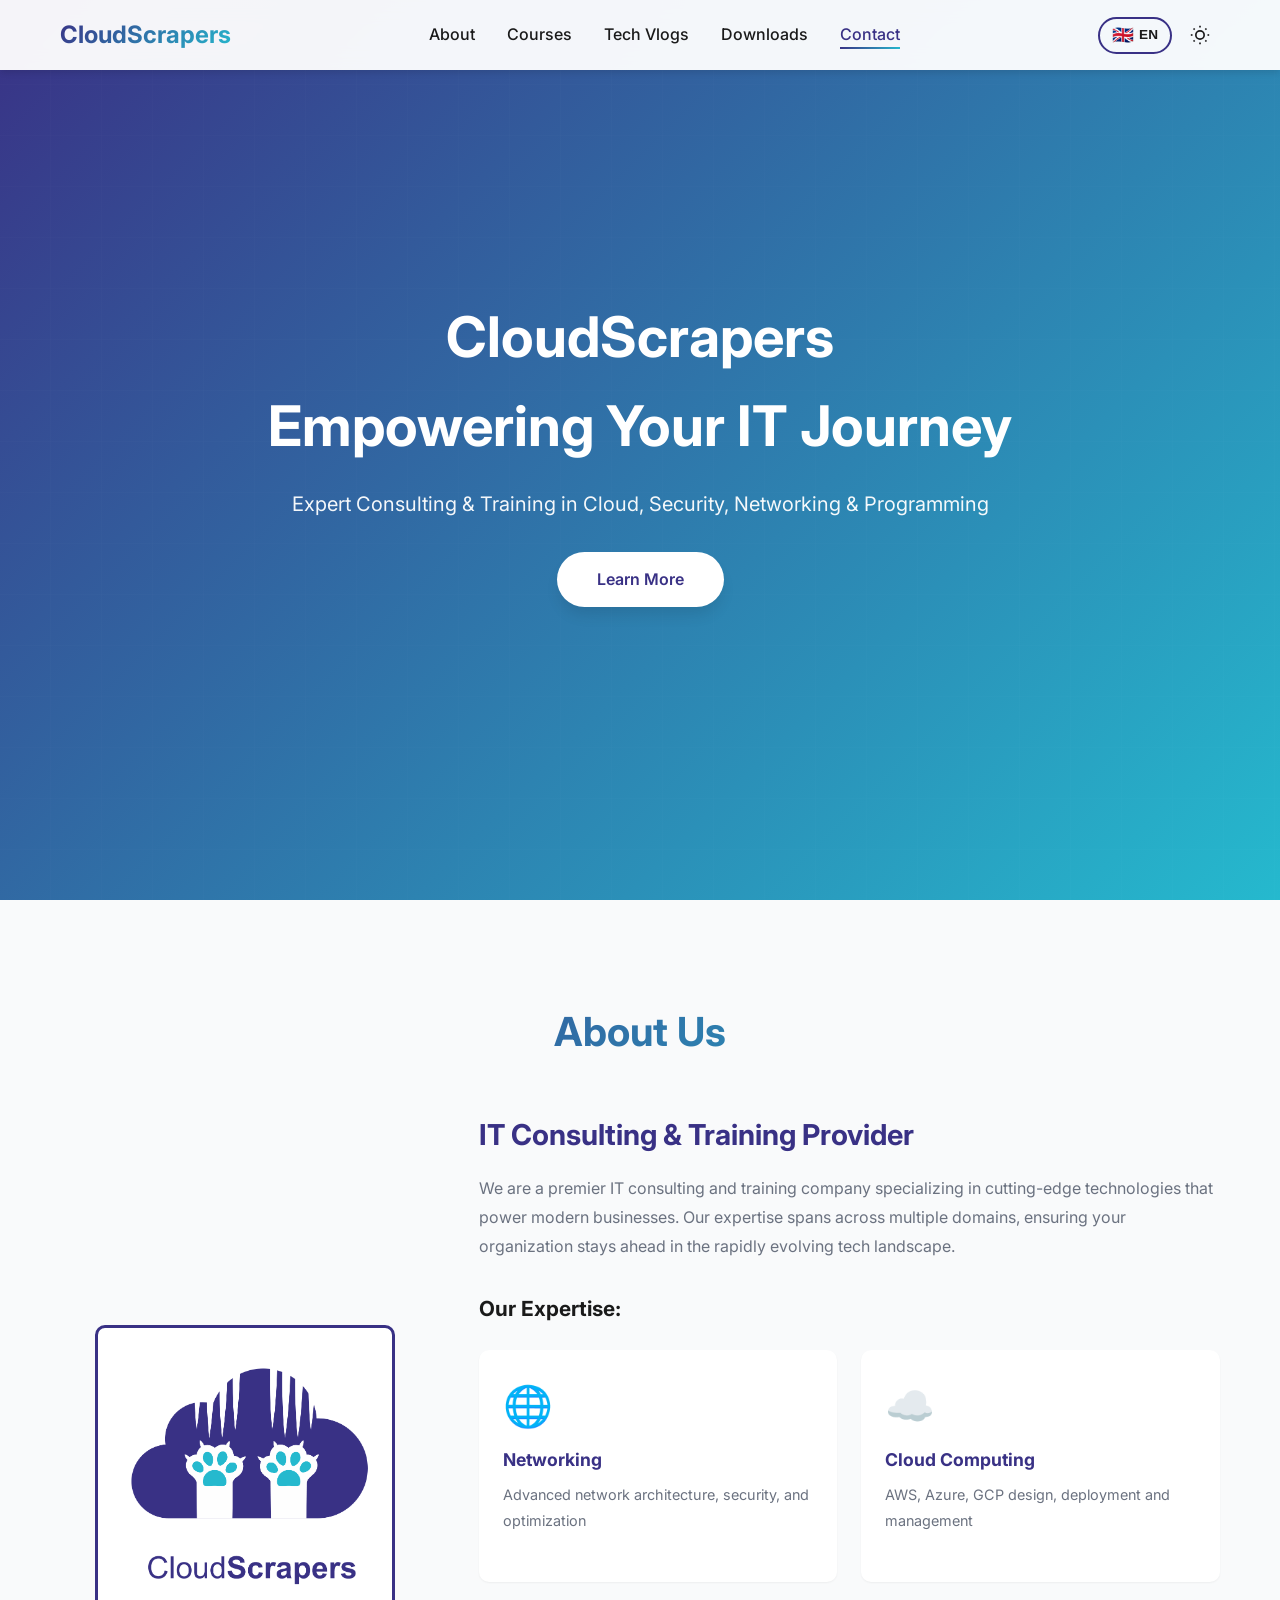
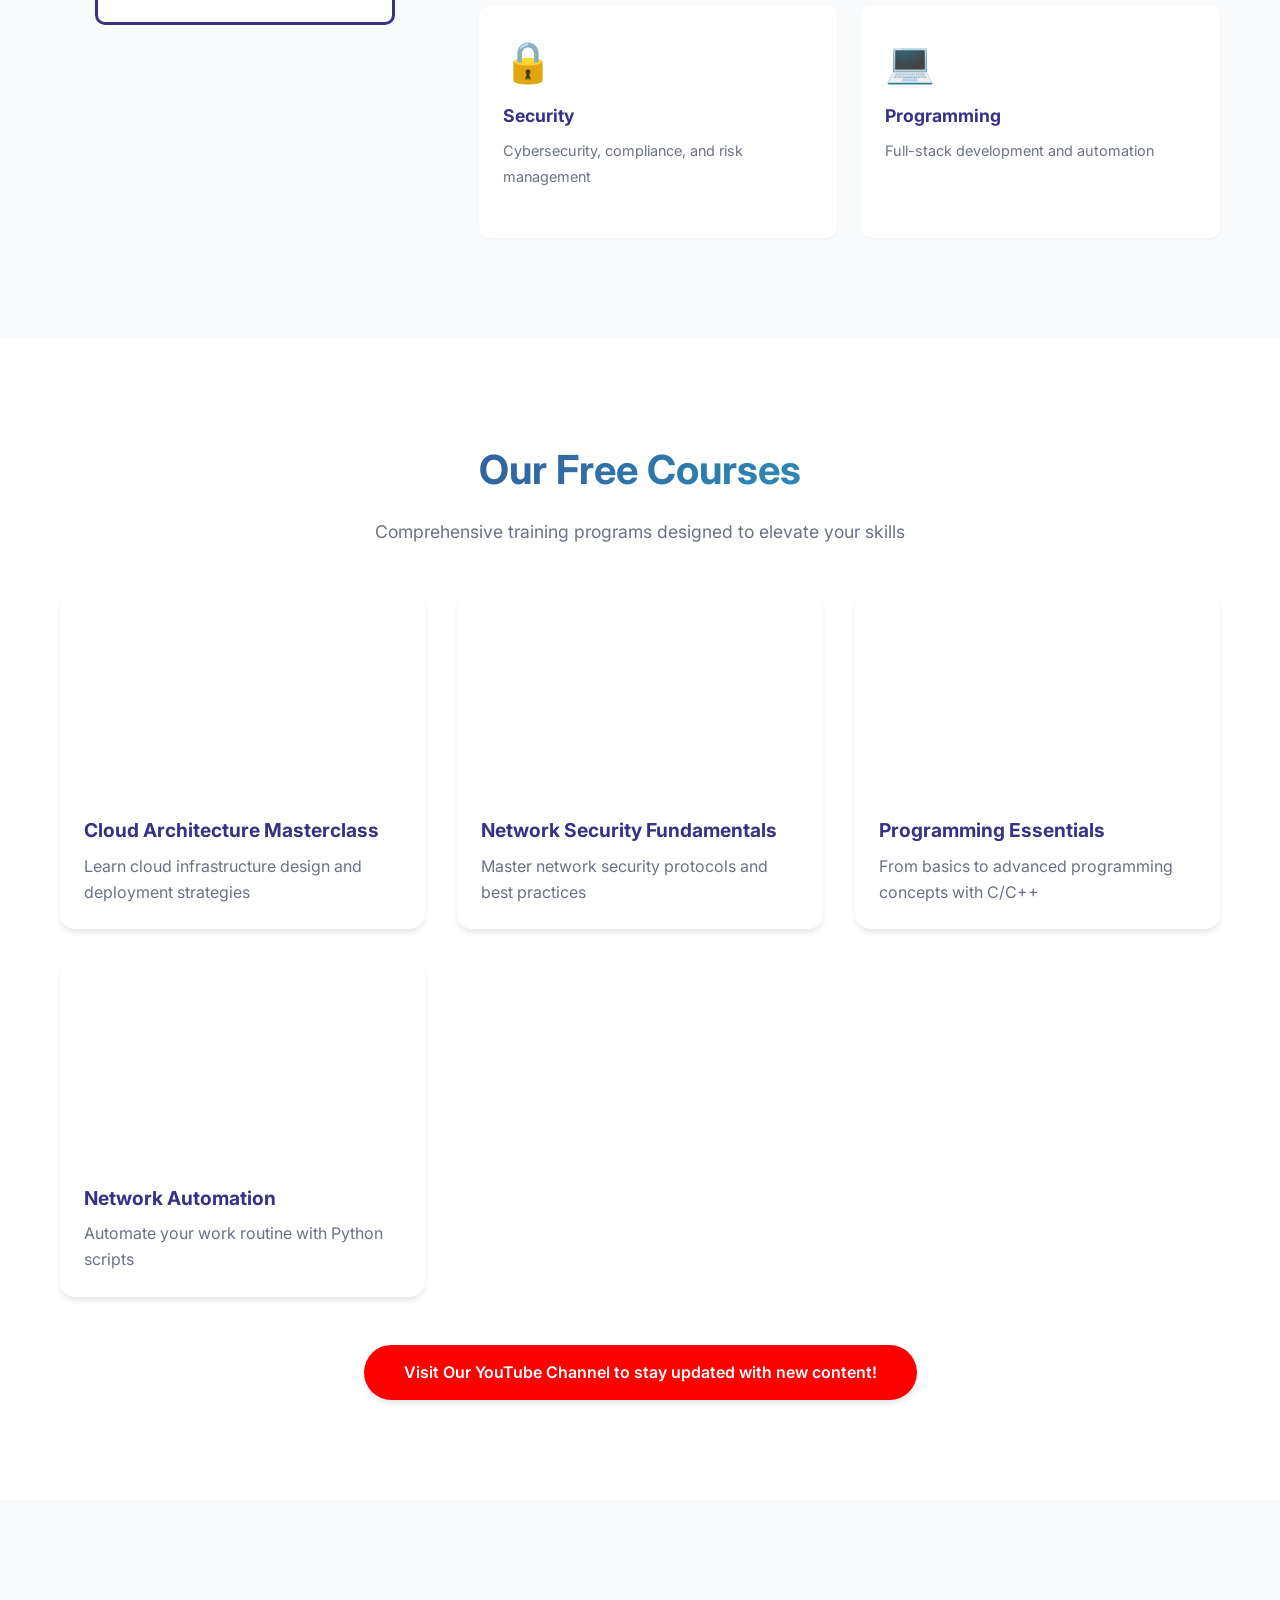
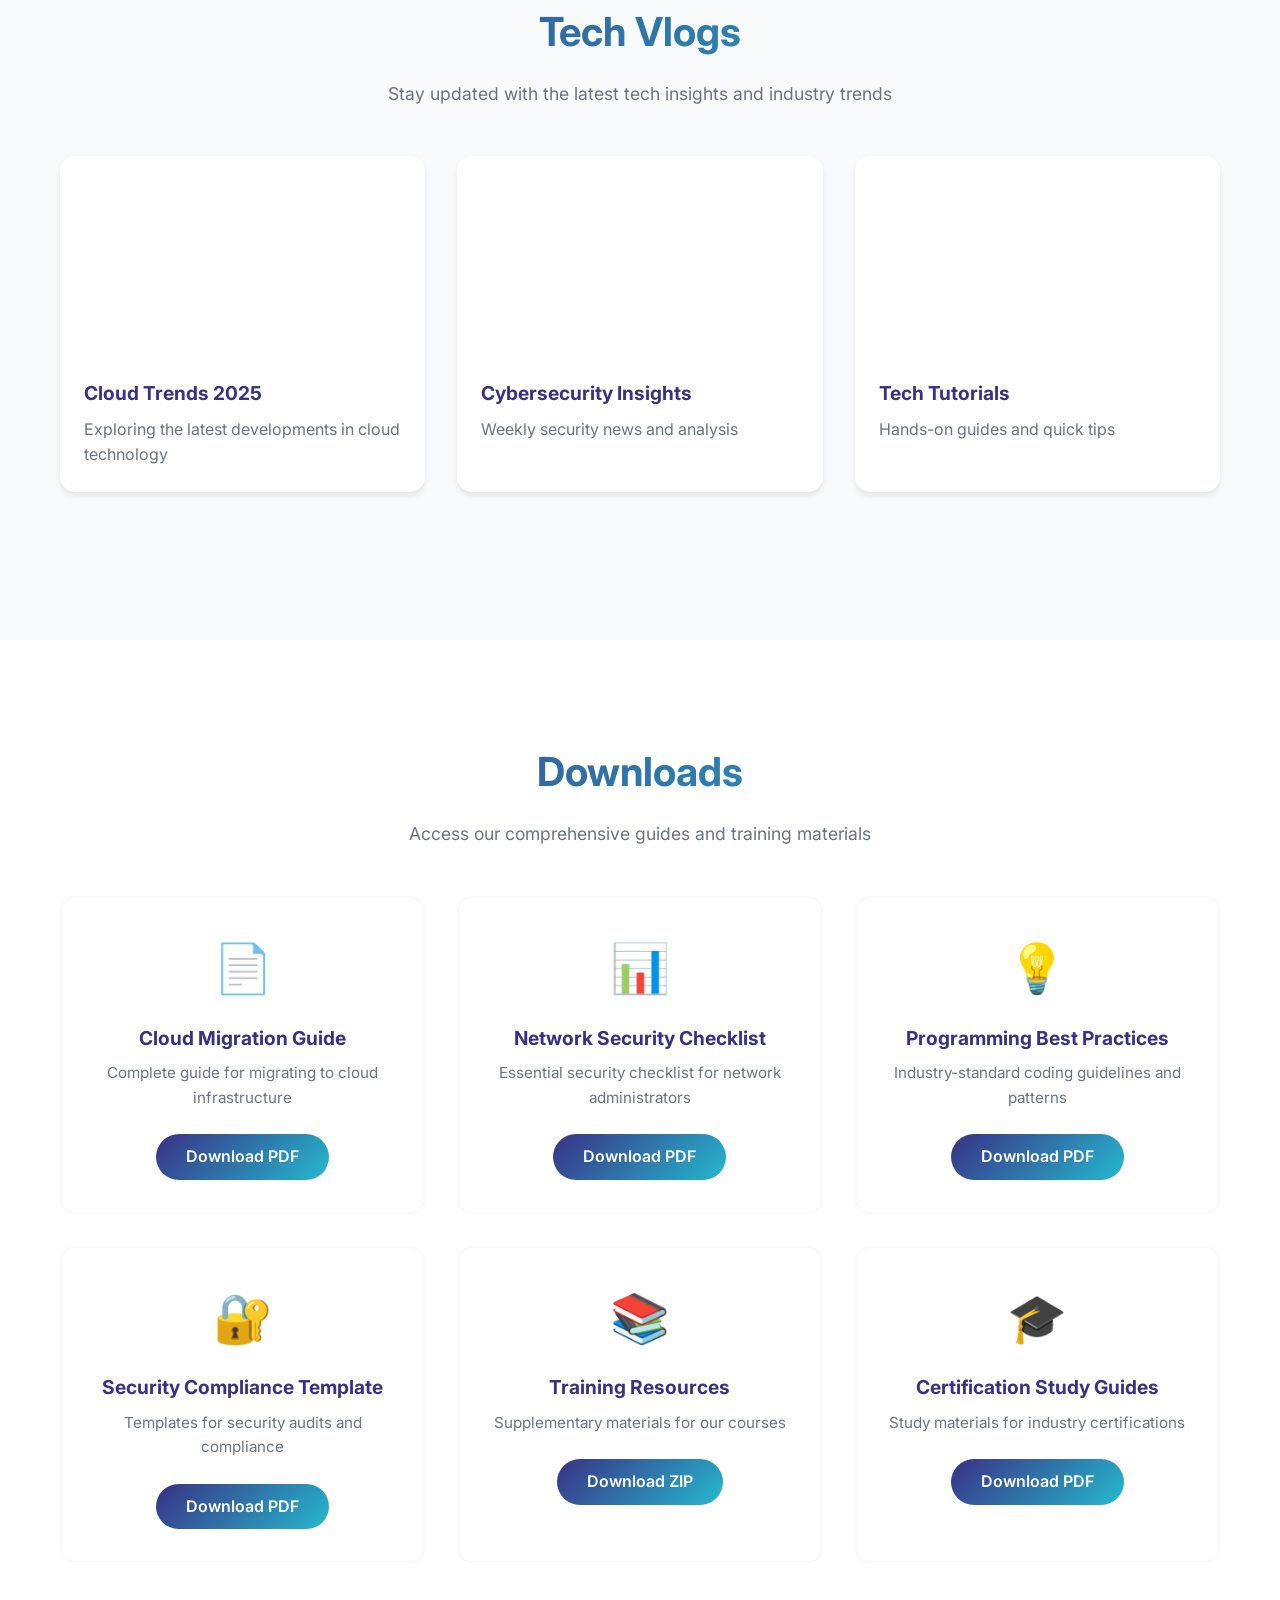
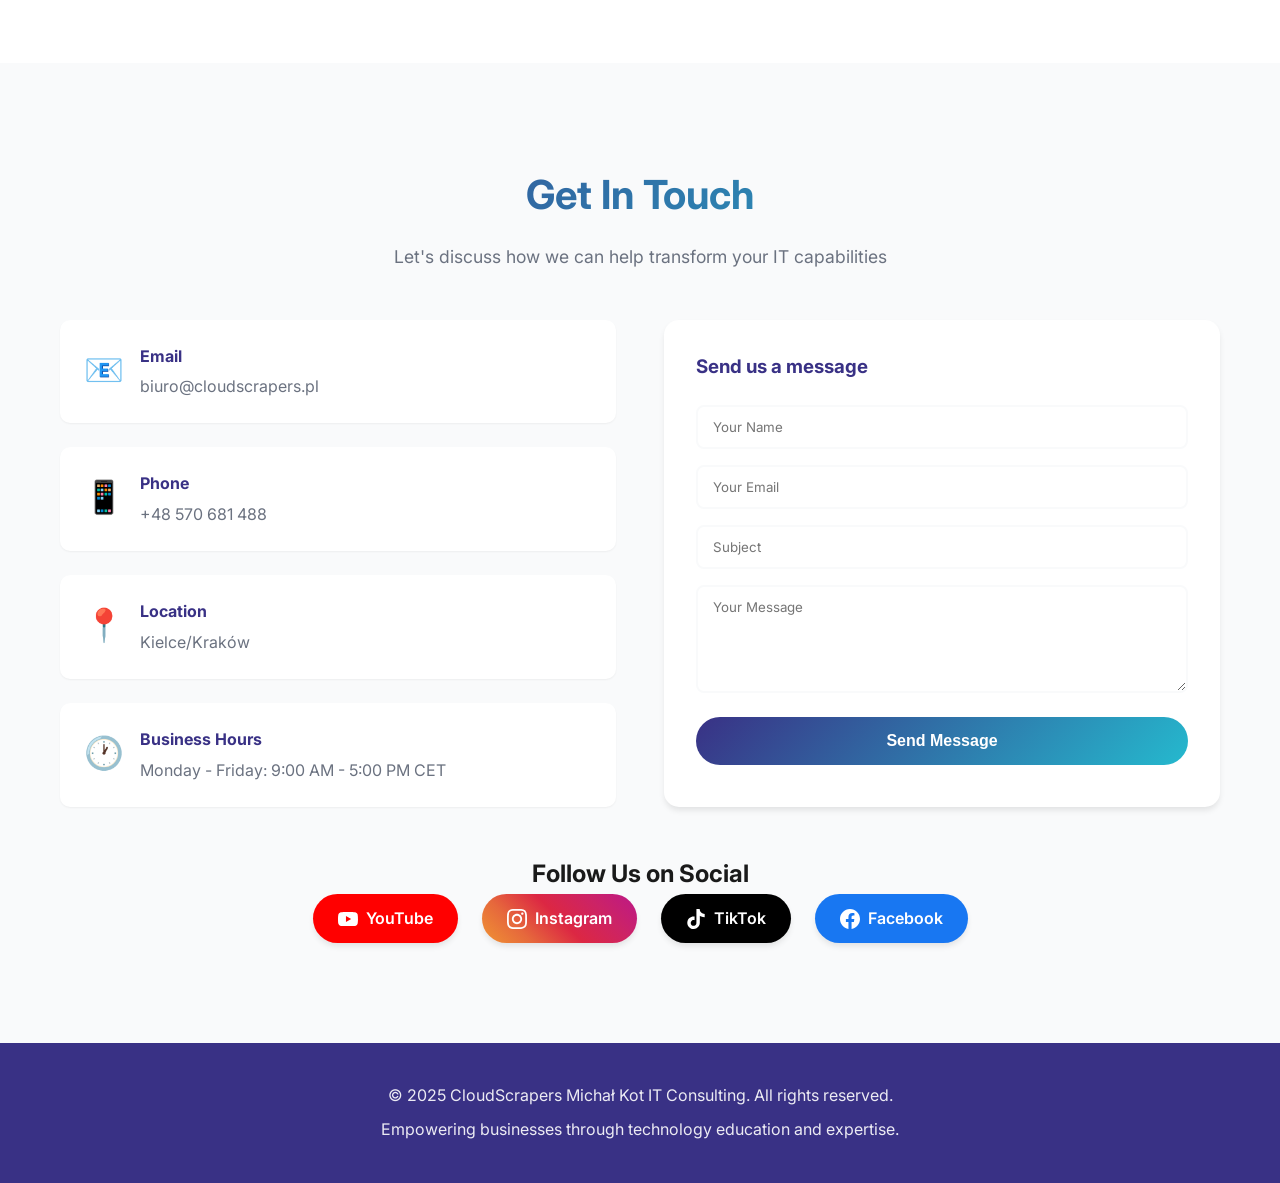
==== commit 691dce7e: "Add Polish-English language switcher functionality - Added language toggle button to navigation with" ====
--- a/index.html
+++ b/index.html
@@ -17,13 +17,17 @@
                 <span class="logo-text">CloudScrapers</span>
             </div>
             <ul class="nav-menu" id="navMenu">
-                <li><a href="#about" class="nav-link active">About</a></li>
-                <li><a href="#courses" class="nav-link">Courses</a></li>
-                <li><a href="#vlogs" class="nav-link">Tech Vlogs</a></li>
-                <li><a href="#downloads" class="nav-link">Downloads</a></li>
-                <li><a href="#contact" class="nav-link">Contact</a></li>
+                <li><a href="#about" class="nav-link active" data-i18n="nav.about">About</a></li>
+                <li><a href="#courses" class="nav-link" data-i18n="nav.courses">Courses</a></li>
+                <li><a href="#vlogs" class="nav-link" data-i18n="nav.vlogs">Tech Vlogs</a></li>
+                <li><a href="#downloads" class="nav-link" data-i18n="nav.downloads">Downloads</a></li>
+                <li><a href="#contact" class="nav-link" data-i18n="nav.contact">Contact</a></li>
             </ul>
             <div class="nav-actions">
+                <button class="language-toggle" id="languageToggle" aria-label="Switch language">
+                    <span class="lang-flag">🇬🇧</span>
+                    <span class="lang-text">EN</span>
+                </button>
                 <button class="theme-toggle" id="themeToggle" aria-label="Toggle dark mode">
                     <svg class="sun-icon" viewBox="0 0 24 24" fill="none" stroke="currentColor" stroke-width="2">
                         <circle cx="12" cy="12" r="5"></circle>
@@ -52,9 +56,9 @@
     <!-- Hero Section -->
     <section class="hero">
         <div class="hero-content">
-            <h1 class="hero-title">CloudScrapers</br>Empowering Your IT Journey</h1>
-            <p class="hero-subtitle">Expert Consulting & Training in Cloud, Security, Networking & Programming</p>
-            <a href="#about" class="cta-button">Learn More</a>
+            <h1 class="hero-title">CloudScrapers</br><span data-i18n="hero.title">Empowering Your IT Journey</span></h1>
+            <p class="hero-subtitle" data-i18n="hero.subtitle">Expert Consulting & Training in Cloud, Security, Networking & Programming</p>
+            <a href="#about" class="cta-button" data-i18n="hero.cta">Learn More</a>
         </div>
         <div class="hero-background"></div>
     </section>
@@ -62,7 +66,7 @@
     <!-- About Section -->
     <section id="about" class="section about-section">
         <div class="container">
-            <h2 class="section-title">About Us</h2>
+            <h2 class="section-title" data-i18n="about.title">About Us</h2>
             <div class="about-content">
                 <div class="logo-placeholder">
                     <div class="logo-box">
@@ -70,34 +74,34 @@
                     </div>
                 </div>
                 <div class="about-text">
-                    <h3>IT Consulting & Training Provider</h3>
-                    <p>
+                    <h3 data-i18n="about.heading">IT Consulting & Training Provider</h3>
+                    <p data-i18n="about.description">
                         We are a premier IT consulting and training company specializing in cutting-edge technologies
                         that power modern businesses. Our expertise spans across multiple domains, ensuring your
                         organization stays ahead in the rapidly evolving tech landscape.
                     </p>
                     <div class="tech-stack">
-                        <h4>Our Expertise:</h4>
+                        <h4 data-i18n="about.expertise">Our Expertise:</h4>
                         <div class="tech-grid">
                             <div class="tech-item">
                                 <div class="tech-icon">🌐</div>
-                                <h5>Networking</h5>
-                                <p>Advanced network architecture, security, and optimization</p>
+                                <h5 data-i18n="about.tech.networking.title">Networking</h5>
+                                <p data-i18n="about.tech.networking.desc">Advanced network architecture, security, and optimization</p>
                             </div>
                             <div class="tech-item">
                                 <div class="tech-icon">☁️</div>
-                                <h5>Cloud Computing</h5>
-                                <p>AWS, Azure, GCP design, deployment and management</p>
+                                <h5 data-i18n="about.tech.cloud.title">Cloud Computing</h5>
+                                <p data-i18n="about.tech.cloud.desc">AWS, Azure, GCP design, deployment and management</p>
                             </div>
                             <div class="tech-item">
                                 <div class="tech-icon">🔒</div>
-                                <h5>Security</h5>
-                                <p>Cybersecurity, compliance, and risk management</p>
+                                <h5 data-i18n="about.tech.security.title">Security</h5>
+                                <p data-i18n="about.tech.security.desc">Cybersecurity, compliance, and risk management</p>
                             </div>
                             <div class="tech-item">
                                 <div class="tech-icon">💻</div>
-                                <h5>Programming</h5>
-                                <p>Full-stack development and automation</p>
+                                <h5 data-i18n="about.tech.programming.title">Programming</h5>
+                                <p data-i18n="about.tech.programming.desc">Full-stack development and automation</p>
                             </div>
                         </div>
                     </div>
@@ -109,8 +113,8 @@
     <!-- Courses Section -->
     <section id="courses" class="section courses-section">
         <div class="container">
-            <h2 class="section-title">Our Free Courses</h2>
-            <p class="section-subtitle">Comprehensive training programs designed to elevate your skills</p>
+            <h2 class="section-title" data-i18n="courses.title">Our Free Courses</h2>
+            <p class="section-subtitle" data-i18n="courses.subtitle">Comprehensive training programs designed to elevate your skills</p>
             <div class="video-grid">
                 <div class="video-card">
                     <div class="video-wrapper">
@@ -163,7 +167,7 @@
                 </div>
             </div>
             <div class="channel-link">
-                <a href="https://www.youtube.com/@CloudScrapers" target="_blank" class="youtube-button">
+                <a href="https://www.youtube.com/@CloudScrapers" target="_blank" class="youtube-button" data-i18n="courses.channelButton">
                     Visit Our YouTube Channel to stay updated with new content!
                 </a>
             </div>
@@ -173,8 +177,8 @@
     <!-- Tech Vlogs Section -->
     <section id="vlogs" class="section vlogs-section">
         <div class="container">
-            <h2 class="section-title">Tech Vlogs</h2>
-            <p class="section-subtitle">Stay updated with the latest tech insights and industry trends</p>
+            <h2 class="section-title" data-i18n="vlogs.title">Tech Vlogs</h2>
+            <p class="section-subtitle" data-i18n="vlogs.subtitle">Stay updated with the latest tech insights and industry trends</p>
             <div class="video-grid">
                 <div class="video-card">
                     <div class="video-wrapper">
@@ -219,8 +223,8 @@
     <!-- Downloads Section -->
     <section id="downloads" class="section downloads-section">
         <div class="container">
-            <h2 class="section-title">Downloads</h2>
-            <p class="section-subtitle">Access our comprehensive guides and training materials</p>
+            <h2 class="section-title" data-i18n="downloads.title">Downloads</h2>
+            <p class="section-subtitle" data-i18n="downloads.subtitle">Access our comprehensive guides and training materials</p>
             <div class="downloads-grid">
                 <div class="download-card">
                     <div class="download-icon">📄</div>
@@ -265,52 +269,52 @@
     <!-- Contact Section -->
     <section id="contact" class="section contact-section">
         <div class="container">
-            <h2 class="section-title">Get In Touch</h2>
-            <p class="section-subtitle">Let's discuss how we can help transform your IT capabilities</p>
+            <h2 class="section-title" data-i18n="contact.title">Get In Touch</h2>
+            <p class="section-subtitle" data-i18n="contact.subtitle">Let's discuss how we can help transform your IT capabilities</p>
             <div class="contact-content">
                 <div class="contact-info">
                     <div class="info-item">
                         <div class="info-icon">📧</div>
                         <div class="info-text">
-                            <h4>Email</h4>
+                            <h4 data-i18n="contact.info.email">Email</h4>
                             <p>biuro@cloudscrapers.pl</p>
                         </div>
                     </div>
                     <div class="info-item">
                         <div class="info-icon">📱</div>
                         <div class="info-text">
-                            <h4>Phone</h4>
+                            <h4 data-i18n="contact.info.phone">Phone</h4>
                             <p>+48 570 681 488</p>
                         </div>
                     </div>
                     <div class="info-item">
                         <div class="info-icon">📍</div>
                         <div class="info-text">
-                            <h4>Location</h4>
+                            <h4 data-i18n="contact.info.location">Location</h4>
                             <p>Kielce/Kraków</p>
                         </div>
                     </div>
                     <div class="info-item">
                         <div class="info-icon">🕐</div>
                         <div class="info-text">
-                            <h4>Business Hours</h4>
-                            <p>Monday - Friday: 9:00 AM - 5:00 PM CET</p>
+                            <h4 data-i18n="contact.info.hours">Business Hours</h4>
+                            <p data-i18n="contact.info.hoursValue">Monday - Friday: 9:00 AM - 5:00 PM CET</p>
                         </div>
                     </div>
                 </div>
                 <div class="contact-form">
-                    <h3>Send us a message</h3>
+                    <h3 data-i18n="contact.form.heading">Send us a message</h3>
                     <form id="contactForm">
-                        <input type="text" placeholder="Your Name" required>
-                        <input type="email" placeholder="Your Email" required>
-                        <input type="text" placeholder="Subject" required>
-                        <textarea placeholder="Your Message" rows="5" required></textarea>
-                        <button type="submit" class="submit-button">Send Message</button>
+                        <input type="text" placeholder="Your Name" data-i18n="contact.form.namePlaceholder" required>
+                        <input type="email" placeholder="Your Email" data-i18n="contact.form.emailPlaceholder" required>
+                        <input type="text" placeholder="Subject" data-i18n="contact.form.subjectPlaceholder" required>
+                        <textarea placeholder="Your Message" rows="5" data-i18n="contact.form.messagePlaceholder" required></textarea>
+                        <button type="submit" class="submit-button" data-i18n="contact.form.submit">Send Message</button>
                     </form>
                 </div>
             </div>
             <div class="social-media">
-                <h2>Follow Us on Socl</h2>
+                <h2 data-i18n="contact.social">Follow Us on Social</h2>
                 <div class="social-links">
                     <a href="https://www.youtube.com/@CloudScrapers" target="_blank" class="social-link youtube">
                         <svg viewBox="0 0 24 24" fill="currentColor">
@@ -344,11 +348,12 @@
     <!-- Footer -->
     <footer class="footer">
         <div class="container">
-            <p>&copy; 2025 CloudScrapers Michał Kot IT Consulting. All rights reserved.</p>
-            <p>Empowering businesses through technology education and expertise.</p>
+            <p data-i18n="footer.copyright">&copy; 2025 CloudScrapers Michał Kot IT Consulting. All rights reserved.</p>
+            <p data-i18n="footer.tagline">Empowering businesses through technology education and expertise.</p>
         </div>
     </footer>
 
+    <script src="translations.js"></script>
     <script src="script.js"></script>
 </body>
 </html>
--- a/styles.css
+++ b/styles.css
@@ -132,7 +132,35 @@
 .nav-actions {
     display: flex;
     align-items: center;
-    gap: 1rem;
+    gap: 0.5rem;
+}
+
+.language-toggle {
+    background: none;
+    border: 2px solid var(--primary-color);
+    cursor: pointer;
+    padding: 6px 12px;
+    border-radius: 20px;
+    display: flex;
+    align-items: center;
+    gap: 0.3rem;
+    transition: var(--transition);
+    color: var(--text-dark);
+    font-weight: 600;
+    font-size: 0.85rem;
+}
+
+.language-toggle:hover {
+    background: var(--primary-color);
+    color: var(--text-light);
+}
+
+.lang-flag {
+    font-size: 1.1rem;
+}
+
+.lang-text {
+    line-height: 1;
 }
 
 .theme-toggle {
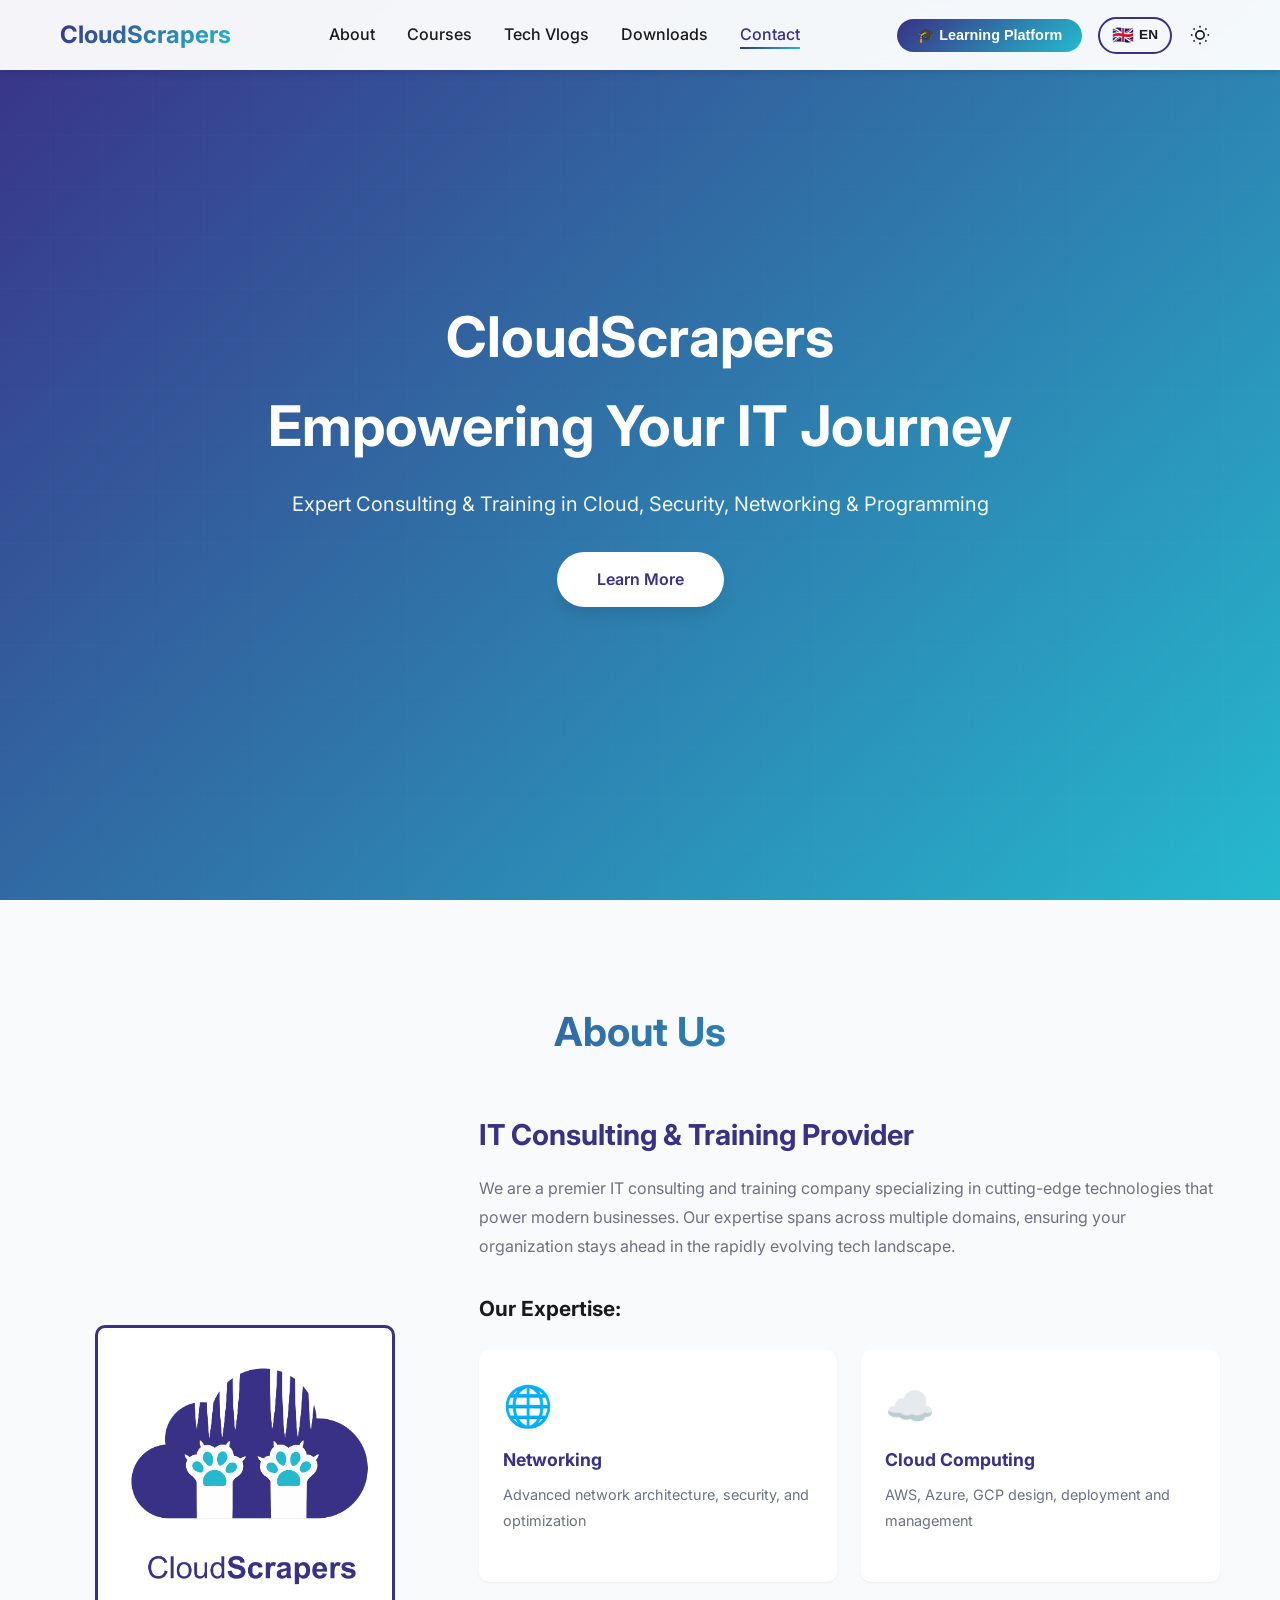
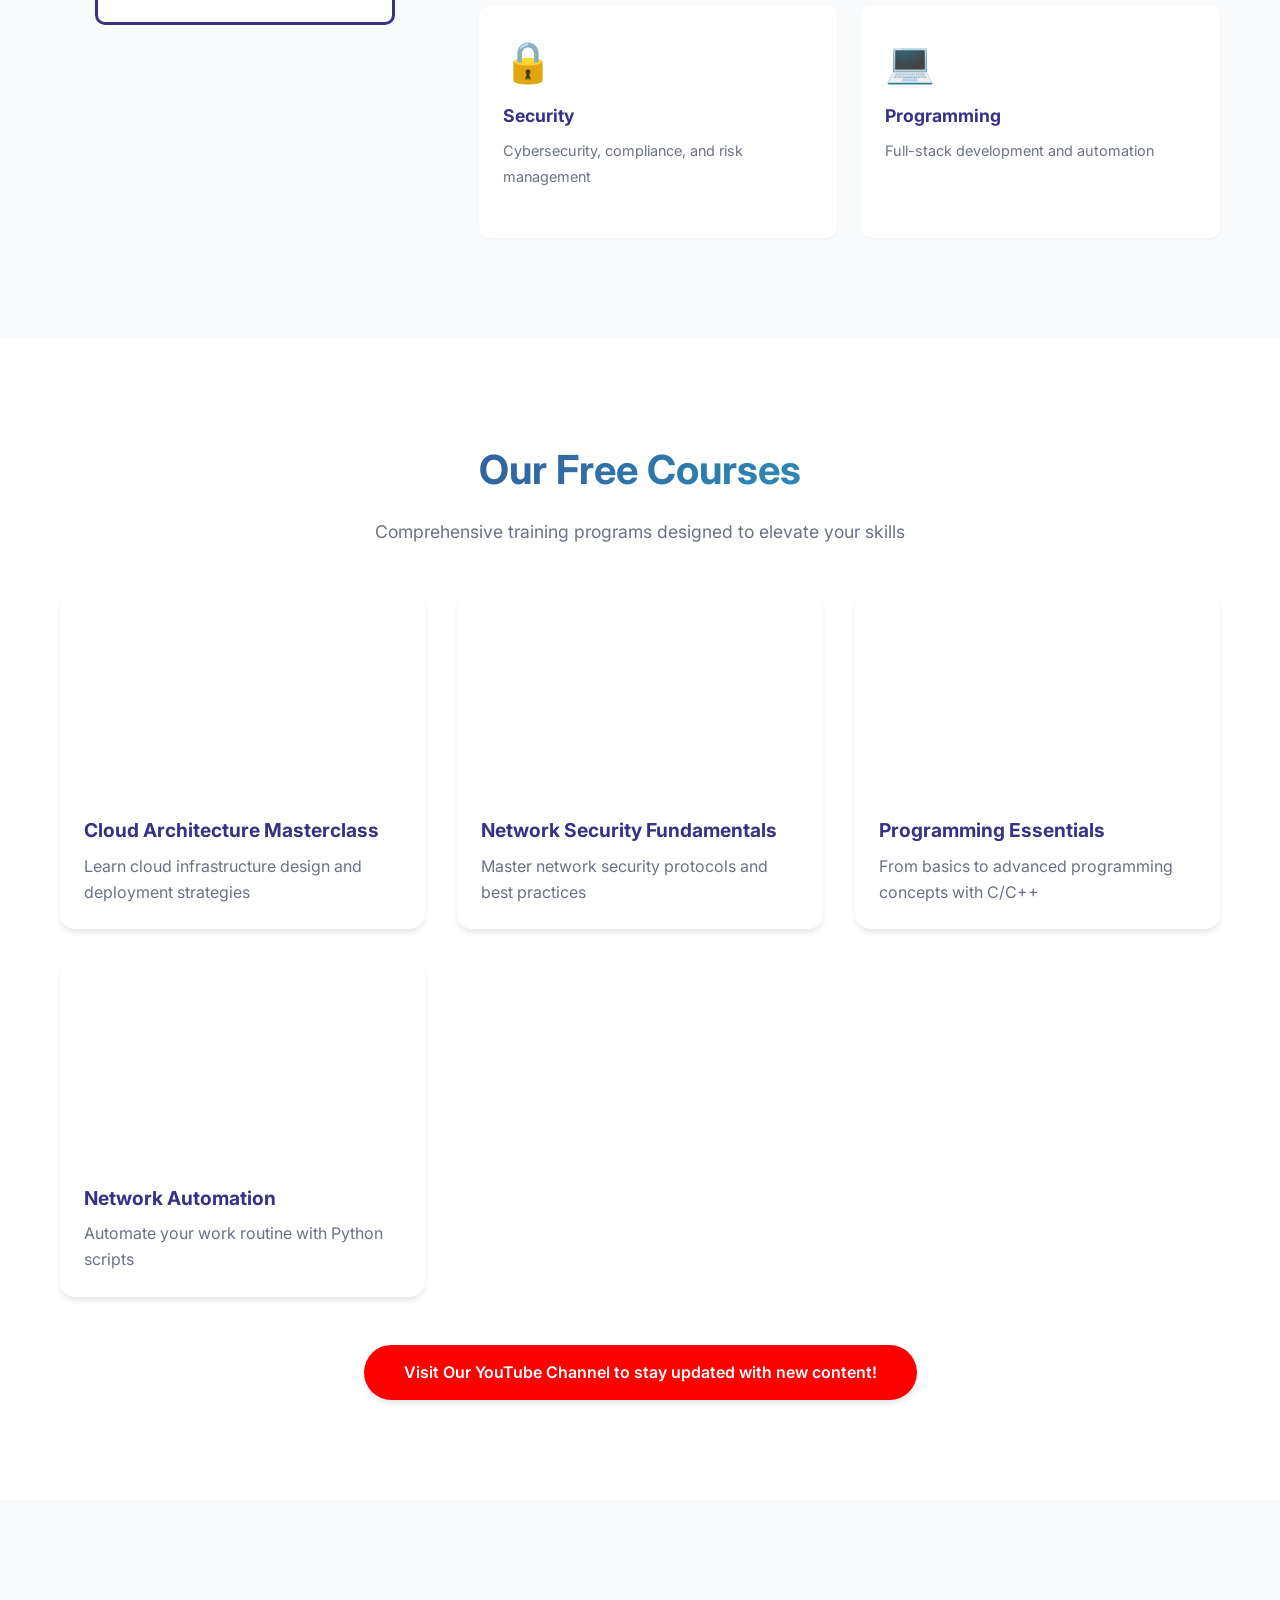
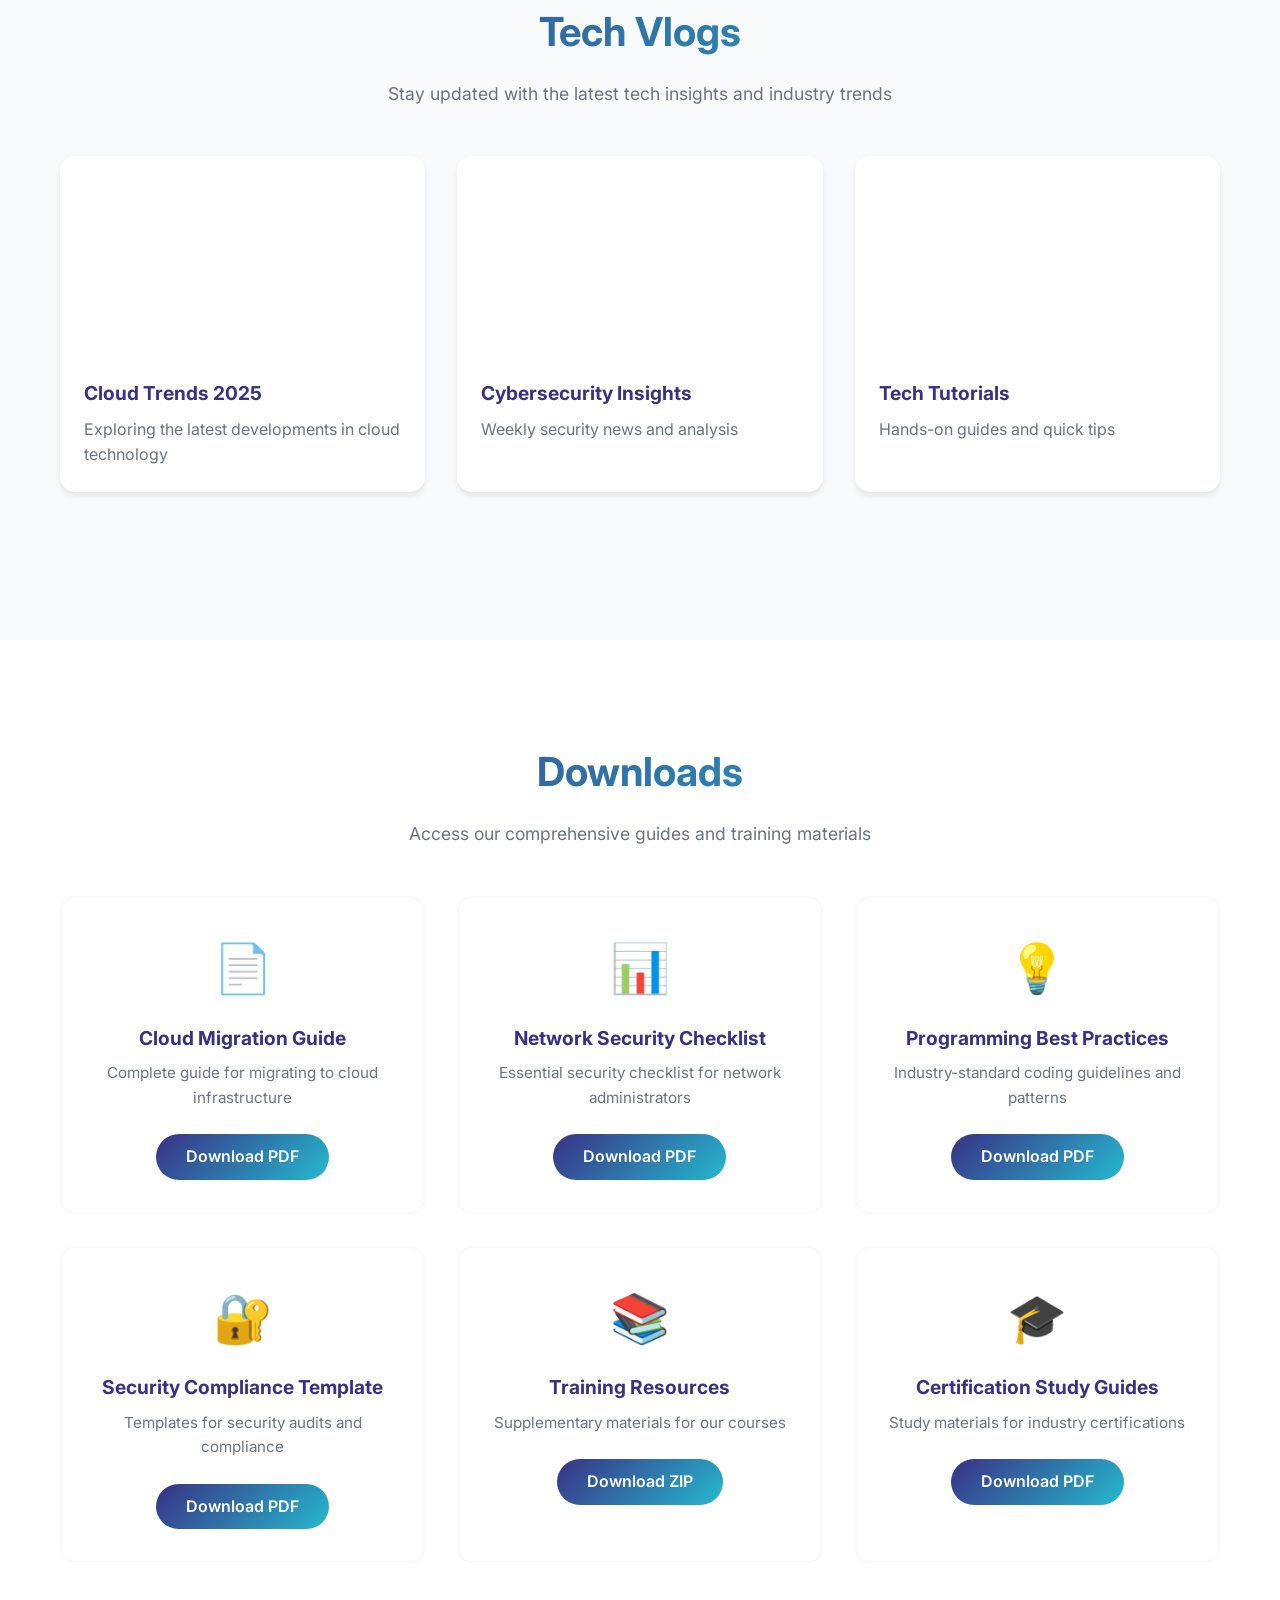
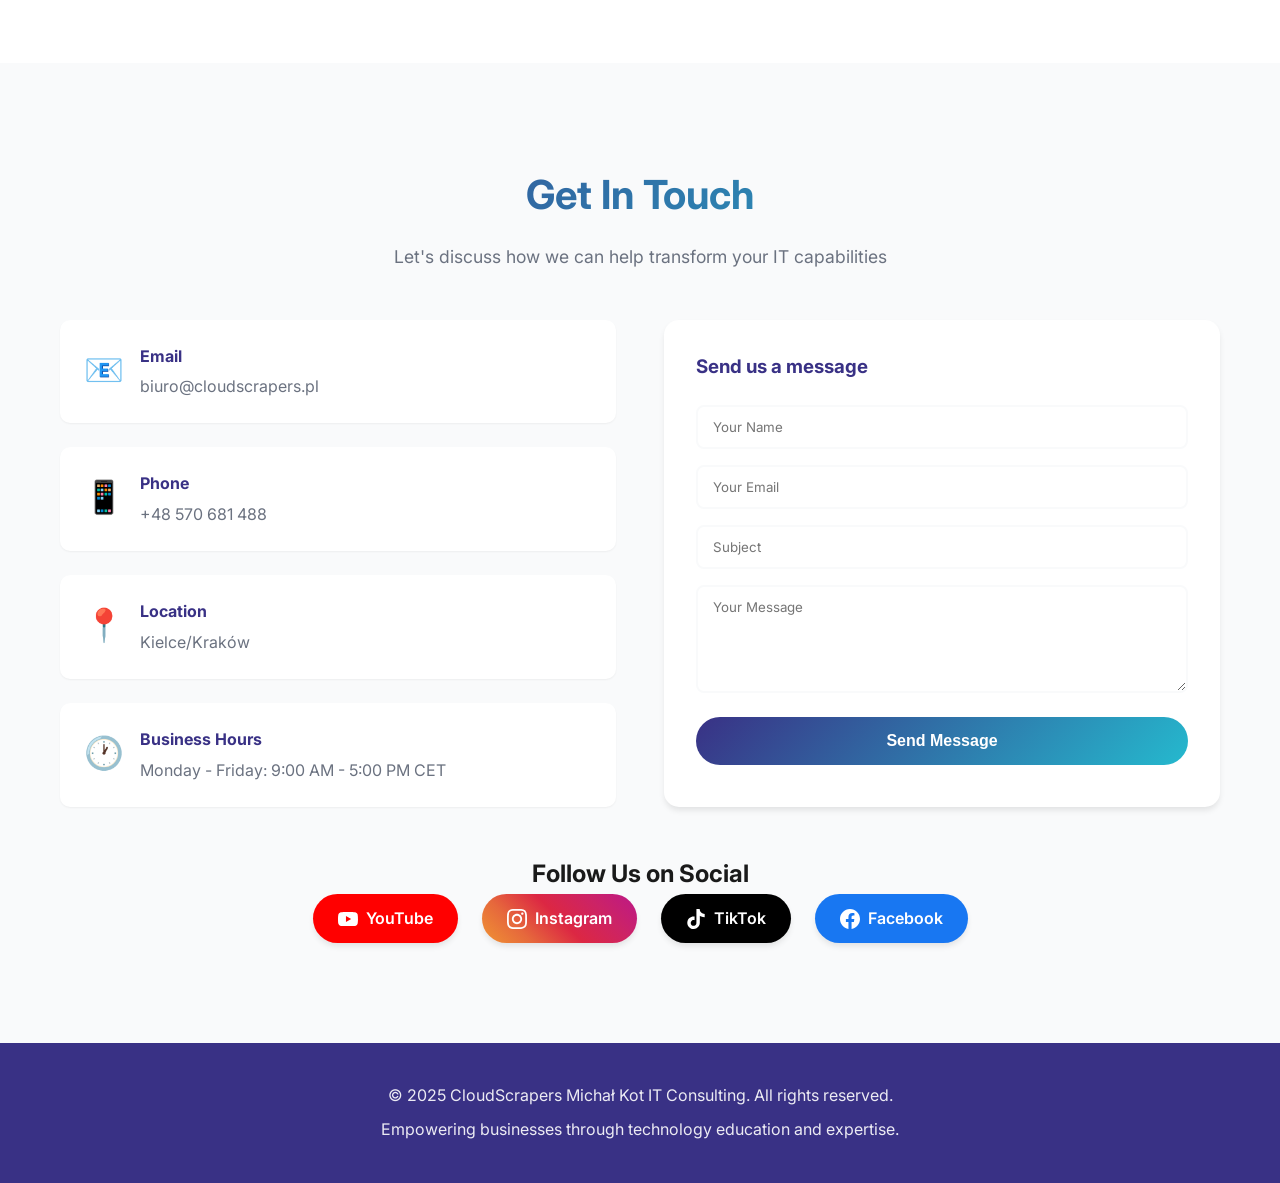
==== commit 2c28e7b0: "Add comprehensive VOD learning platform with authentication Platform Features: - Created /platform s" ====
--- a/index.html
+++ b/index.html
@@ -24,6 +24,11 @@
                 <li><a href="#contact" class="nav-link" data-i18n="nav.contact">Contact</a></li>
             </ul>
             <div class="nav-actions">
+                <a href="platform/index.html" style="text-decoration: none;">
+                    <button style="padding: 8px 20px; background: var(--gradient-primary); color: white; border: none; border-radius: 25px; cursor: pointer; font-weight: 600; font-size: 0.9rem; margin-right: 0.5rem;">
+                        🎓 Learning Platform
+                    </button>
+                </a>
                 <button class="language-toggle" id="languageToggle" aria-label="Switch language">
                     <span class="lang-flag">🇬🇧</span>
                     <span class="lang-text">EN</span>
